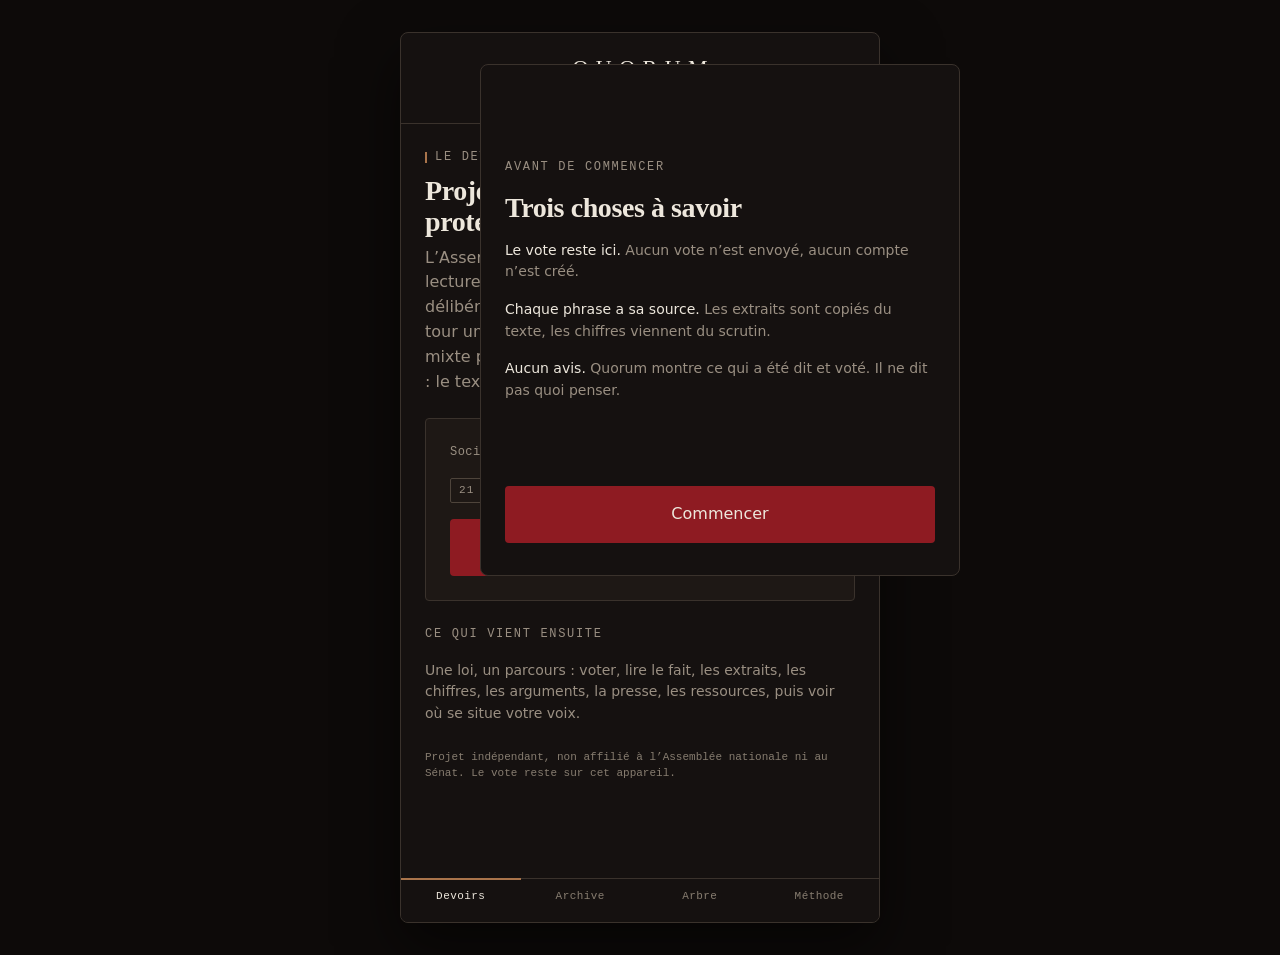
==== index.html @ db56c853 "Quorum: arguments reformules, pour/contre en vert et rouge, quiz sur le piege 8428" ====
<!DOCTYPE html>
<html lang="fr">
  <head>
    <meta charset="utf-8" />
    <meta name="viewport" content="width=device-width, initial-scale=1, viewport-fit=cover" />
    <meta name="theme-color" content="#151110" />
    <title>Quorum — De l'aide pour accomplir mon devoir civique</title>
    <meta
      name="description"
      content="Ce qui s'est dit. Ce qui s'est voté. Chaque phrase a sa source, chaque chiffre vient du scrutin."
    />
    <link rel="stylesheet" href="styles/tokens.css?v=14" />
    <link rel="stylesheet" href="styles/app.css?v=14" />
    <link rel="manifest" href="manifest.json" />
    <link rel="icon" href="assets/icone.svg" type="image/svg+xml" />
    <link rel="apple-touch-icon" href="assets/icone.svg" />
  </head>
  <body>
    <div class="app" id="app"></div>
    <script src="js/hemicycle.js?v=14"></script>
    <script src="js/app.js?v=14"></script>
    <script>
      if ("serviceWorker" in navigator && location.protocol !== "file:") {
        window.addEventListener("load", function () {
          navigator.serviceWorker.register("service-worker.js").catch(function () {
            /* sans service worker, l'application reste utilisable */
          });
        });
      }
    </script>
  </body>
</html>
---- styles/tokens.css ----
/* Quorum — jetons de design, thème sombre « chambre »
   Une seule famille de couleur : bois et bordeaux. Pas de bleu dans l'interface.
   Règles :
   - le bordeaux #8E1B22 est la couleur d'action (boutons), jamais une donnée ;
   - le bois #A9744B marque l'éditorial : étiquette de thème, onglet actif, liens ;
   - les marqueurs de chambre (bleu AN, cyan Sénat) n'apparaissent que dans la
     chronologie et la carte, parce qu'ils identifient une institution ;
   - les sièges prennent la couleur de leur groupe parlementaire, d'après la
     composition publiée ; l'accord avec l'utilisateur ne change que la luminosité.
   - l'accord avec l'utilisateur ne change pas la teinte, seulement la luminosité.
   Aucune police distante : l'app doit tourner hors ligne. */

:root {
  color-scheme: dark;

  /* Fonds */
  --fond: #151110;
  --fond-2: #1e1815;
  --fond-3: #241d19;

  /* Textes */
  --texte: #ede7dc;
  --texte-doux: #9a8f82;
  --texte-faible: #877d70;

  /* Filets */
  --filet: #3a322c;
  --filet-fort: #4e443b;

  /* Bois */
  --bois: #a9744b;
  --bois-profond: #6b4227;

  /* Bordeaux — action principale, jamais une donnée */
  --bordeaux: #8e1b22;
  --bordeaux-haut: #a3242c;

  /* Marqueurs de chambre — donnée uniquement, jamais dans l'interface */
  --an: #4c7bc8;
  --senat: #07addb;
  --commission: #a39c8c;

  /* Sièges — un ton par groupe parlementaire.
     Source : composition de l'Assemblée nationale, 17e législature
     (Wikipédia « Assemblée nationale (France) » et site de l'Assemblée).
     Ces valeurs sont datées : un groupe change de nom ou de taille,
     le fichier data/ref/groupes.json doit être régénéré avec sa date. */
  --g-lfi: #c01433;
  --g-gdr: #8e1b22;
  --g-soc: #f08a9b;
  --g-ecos: #2fa84f;
  --g-liot: #d5a8d5;
  --g-epr: #f2d200;
  --g-dem: #f08a24;
  --g-hor: #2f4fa8;
  --g-dr: #3f6fc4;
  --g-udr: #26305e;
  --g-rn: #16246b;
  --g-ni: #c9c9c9;

  /* Vote */
  --pour: #4e9a72;
  --contre: #cf6357;
  --abstention: #a39c8c;

  /* Typographie — replis locaux, WOFF2 à ajouter plus tard */
  --serif: "Newsreader", "Source Serif 4", Georgia, "Times New Roman", serif;
  --sans: "Inter", system-ui, -apple-system, "Segoe UI", Roboto, sans-serif;
  --mono: "IBM Plex Mono", ui-monospace, "Cascadia Mono", Consolas, monospace;

  /* Échelle typographique */
  --t-xs: 0.75rem;
  --t-sm: 0.875rem;
  --t-md: 1rem;
  --t-lg: 1.125rem;
  --t-xl: 1.375rem;
  --t-2xl: 1.75rem;
  --t-3xl: 2.25rem;
  --t-4xl: 3rem;

  /* Grille 8 px */
  --s1: 0.5rem;
  --s2: 1rem;
  --s3: 1.5rem;
  --s4: 2rem;
  --s5: 2.5rem;
  --s6: 3rem;
  --s8: 4rem;

  /* Formes */
  --rayon: 4px;
  --largeur-texte: 34rem;
  --largeur-app: 30rem;

  /* Mouvement */
  --duree: 160ms;
  --courbe: cubic-bezier(0.2, 0, 0, 1);
}

/* Thème lecture : fond clair, pour les textes longs.
   Activé sur <html data-theme="lecture">. */

[data-theme="lecture"] {
  color-scheme: light;
  --fond: #f6f4ef;
  --fond-2: #efece4;
  --fond-3: #e7e3d9;
  --texte: #161616;
  --texte-doux: #6e6a63;
  --texte-faible: #7d7871;
  --filet: #d9d3c7;
  --filet-fort: #b8b0a0;
  --bois: #8a5a34;
  --bois-profond: #6b4227;
  --bordeaux: #8e1b22;
  --bordeaux-haut: #6f141a;
  --an: #004494;
  --senat: #0a7fa3;
  --commission: #8a8578;
  --siege-gauche: #b06a34;
  --siege-centre: #8a7a62;
  --siege-droite: #8e1b22;
  --siege-ni: #6f665c;
  --g-lfi: #b8122f;
  --g-gdr: #8e1b22;
  --g-soc: #d9647a;
  --g-ecos: #248a41;
  --g-liot: #b98ab9;
  --g-epr: #c9ae00;
  --g-dem: #c96f14;
  --g-hor: #24408c;
  --g-dr: #31589e;
  --g-udr: #1d2549;
  --g-rn: #12205c;
  --g-ni: #b3b3b3;
  --pour: #2f6b4f;
  --contre: #9b3a32;
  --abstention: #8a8578;
}

/* Reset minimal */

*,
*::before,
*::after {
  box-sizing: border-box;
}

html {
  -webkit-text-size-adjust: 100%;
}

body {
  margin: 0;
  background: var(--fond);
  color: var(--texte);
  font-family: var(--sans);
  font-size: var(--t-md);
  line-height: 1.55;
  -webkit-font-smoothing: antialiased;
  text-rendering: optimizeLegibility;
  overscroll-behavior-y: contain;
}

/* Le serif porte la parole officielle */

h1,
h2,
h3 {
  font-family: var(--serif);
  font-weight: 600;
  line-height: 1.12;
  letter-spacing: -0.015em;
  margin: 0;
  text-wrap: balance;
}

h1 {
  font-size: var(--t-3xl);
}

h2 {
  font-size: var(--t-2xl);
}

h3 {
  font-size: var(--t-xl);
}

p {
  margin: 0;
  text-wrap: pretty;
}

a {
  color: inherit;
  text-decoration-color: var(--filet-fort);
  text-underline-offset: 0.2em;
}

a:hover {
  text-decoration-color: var(--bois);
}

button {
  font: inherit;
  color: inherit;
}

:focus-visible {
  outline: 2px solid var(--bois);
  outline-offset: 2px;
}

/* Utilitaires de contenu */

.mono {
  font-family: var(--mono);
  font-size: var(--t-xs);
  letter-spacing: 0.04em;
  color: var(--texte-doux);
  font-variant-numeric: tabular-nums;
}

.etiquette {
  font-family: var(--mono);
  font-size: var(--t-xs);
  letter-spacing: 0.14em;
  text-transform: uppercase;
  color: var(--texte-doux);
}

/* Masthead */

.masthead {
  display: flex;
  flex-direction: column;
  align-items: center;
  gap: var(--s2);
  padding: var(--s3) var(--s2) var(--s2);
  border-bottom: 1px solid var(--filet);
}

.masthead__nom {
  font-family: var(--serif);
  font-size: var(--t-xl);
  font-weight: 500;
  letter-spacing: 0.34em;
  text-indent: 0.34em;
  line-height: 1;
  text-transform: uppercase;
}

.masthead__descripteur {
  font-size: var(--t-sm);
  color: var(--texte-doux);
  text-align: center;
  line-height: 1.45;
  max-width: 22rem;
}

/* Mention d'indépendance, à garder sur toutes les pages */

.mention-independance {
  font-family: var(--mono);
  font-size: 0.6875rem;
  color: var(--texte-faible);
  line-height: 1.5;
  max-width: var(--largeur-texte);
}

@media (prefers-reduced-motion: reduce) {
  *,
  *::before,
  *::after {
    animation-duration: 1ms !important;
    transition-duration: 1ms !important;
  }
}
---- styles/app.css ----
/* Quorum — mise en page de l'application */

*,
*::before,
*::after {
  box-sizing: border-box;
}

:focus-visible {
  outline: 2px solid var(--bois);
  outline-offset: 2px;
}

body {
  margin: 0;
  background: var(--fond);
  color: var(--texte);
  font-family: var(--sans);
  font-size: var(--t-md);
  line-height: 1.55;
  -webkit-font-smoothing: antialiased;
  overscroll-behavior-y: contain;
}

.app {
  max-width: var(--largeur-app);
  margin: 0 auto;
  min-height: 100dvh;
  display: flex;
  flex-direction: column;
  background: var(--fond);
}

/* ---------- Masthead ---------- */

.masthead {
  display: flex;
  flex-direction: column;
  align-items: center;
  gap: var(--s1);
  padding: var(--s3) var(--s2) var(--s2);
  border-bottom: 1px solid var(--filet);
}

.masthead__nom {
  font-family: var(--serif);
  font-size: var(--t-xl);
  font-weight: 500;
  letter-spacing: 0.34em;
  text-indent: 0.34em;
  line-height: 1;
  text-transform: uppercase;
  color: var(--texte);
  text-decoration: none;
}

.masthead__descripteur {
  font-size: var(--t-sm);
  color: var(--texte-doux);
  text-align: center;
  line-height: 1.45;
  max-width: 22rem;
  margin: 0;
}

/* ---------- Barre de retour ---------- */

.barre {
  display: flex;
  align-items: center;
  gap: var(--s2);
  padding: var(--s2) var(--s3);
  border-bottom: 1px solid var(--filet);
  min-height: 3rem;
}

.barre__retour {
  display: inline-flex;
  align-items: center;
  gap: 0.35rem;
  font-size: var(--t-sm);
  color: var(--texte-doux);
  text-decoration: none;
  background: none;
  border: 0;
  padding: 0;
  min-height: 2.75rem;
  cursor: pointer;
}

.barre__retour:hover {
  color: var(--texte);
}

.barre__etape {
  margin-left: auto;
  font-family: var(--mono);
  font-size: var(--t-xs);
  color: var(--texte-faible);
  font-variant-numeric: tabular-nums;
}

/* ---------- Écran ---------- */

.ecran {
  flex: 1;
  padding: var(--s3);
  display: flex;
  flex-direction: column;
  gap: var(--s3);
  padding-bottom: 6rem;
}

.ecran__entete {
  display: flex;
  flex-direction: column;
  gap: var(--s1);
}

.ecran__titre {
  font-size: var(--t-2xl);
}

.ecran__chapeau {
  color: var(--texte-doux);
  font-size: var(--t-md);
  max-width: 32rem;
}

.theme {
  display: inline-flex;
  align-items: center;
  gap: var(--s1);
  font-family: var(--mono);
  font-size: var(--t-xs);
  letter-spacing: 0.14em;
  text-transform: uppercase;
  color: var(--texte-doux);
}

.theme::before {
  content: "";
  width: 2px;
  height: 0.95em;
  background: var(--bois);
}

/* ---------- Cartes et listes ---------- */

.carte {
  border: 1px solid var(--filet);
  border-radius: var(--rayon);
  padding: var(--s3);
  display: flex;
  flex-direction: column;
  gap: var(--s2);
  background: var(--fond-2);
}

.carte--nue {
  border: 0;
  background: transparent;
  padding: 0;
}

.liste {
  list-style: none;
  margin: 0;
  padding: 0;
  display: flex;
  flex-direction: column;
}

.ligne {
  display: grid;
  grid-template-columns: 4.75rem 1fr;
  gap: var(--s2);
  align-items: baseline;
  padding: var(--s2) 0;
  border-top: 1px solid var(--filet);
  text-decoration: none;
  color: inherit;
}

.ligne:last-child {
  border-bottom: 1px solid var(--filet);
}

.ligne--etroit {
  grid-template-columns: 2rem 1fr;
}

.ligne__date {
  font-family: var(--mono);
  font-size: var(--t-xs);
  color: var(--texte-doux);
  font-variant-numeric: tabular-nums;
}

.ligne__texte {
  font-size: var(--t-md);
}

.ligne--lien:hover .ligne__texte {
  color: var(--bois);
}

/* ---------- Boutons ---------- */

.bouton {
  display: inline-flex;
  align-items: center;
  justify-content: center;
  gap: var(--s1);
  width: 100%;
  min-height: 3rem;
  padding: var(--s2) var(--s3);
  border: 0;
  border-radius: var(--rayon);
  background: var(--bordeaux);
  color: #ede7dc;
  font-size: var(--t-md);
  font-weight: 500;
  text-decoration: none;
  cursor: pointer;
  transition: background var(--duree) var(--courbe);
}

.bouton:hover {
  background: var(--bordeaux-haut);
}

.bouton:disabled {
  background: var(--fond-3);
  color: var(--texte-faible);
  cursor: not-allowed;
}

.bouton--secondaire {
  background: transparent;
  color: var(--texte);
  border: 1px solid var(--filet-fort);
}

.bouton--secondaire:hover {
  background: var(--fond-2);
}

.bouton--discret {
  background: transparent;
  color: var(--texte-doux);
  border: 0;
  font-weight: 400;
  min-height: 2.5rem;
}

.bouton--discret:hover {
  background: transparent;
  color: var(--texte);
}

.bouton--petit {
  width: auto;
  min-height: 2.25rem;
  padding: var(--s1) var(--s2);
  font-size: var(--t-sm);
}

/* ---------- Puces et étiquettes ---------- */

.puces {
  display: flex;
  flex-wrap: wrap;
  gap: var(--s1);
}

.puce {
  display: inline-flex;
  align-items: center;
  gap: 0.4rem;
  padding: 0.2rem 0.5rem;
  border: 1px solid var(--filet-fort);
  border-radius: 2px;
  font-family: var(--mono);
  font-size: 0.6875rem;
  letter-spacing: 0.1em;
  text-transform: uppercase;
  color: var(--texte-doux);
}

.puce--bois {
  border-color: var(--bois);
  color: var(--bois);
}

.puce--pour {
  border-color: var(--pour);
  color: var(--pour);
}

.puce--contre {
  border-color: var(--contre);
  color: var(--contre);
}

.puce--abstention {
  border-color: var(--abstention);
  color: var(--abstention);
}

/* ---------- Vote : carte à balayer ---------- */

.vote {
  display: flex;
  flex-direction: column;
  gap: var(--s3);
}

.vote__zone {
  position: relative;
  min-height: 15rem;
  touch-action: pan-y;
  user-select: none;
  -webkit-user-select: none;
}

.vote__carte {
  position: absolute;
  inset: 0;
  display: flex;
  flex-direction: column;
  justify-content: center;
  gap: var(--s2);
  padding: var(--s4) var(--s3);
  border: 1px solid var(--filet-fort);
  border-radius: var(--rayon);
  background: var(--fond-2);
  will-change: transform, opacity;
  transition: transform var(--duree) var(--courbe), opacity var(--duree) var(--courbe);
}

.vote__carte[data-glisse="true"] {
  transition: none;
}

.vote__question {
  font-family: var(--serif);
  font-size: var(--t-xl);
  line-height: 1.3;
  text-wrap: balance;
}

.vote__aide {
  font-family: var(--mono);
  font-size: var(--t-xs);
  color: var(--texte-faible);
}

.vote__actions {
  display: grid;
  grid-template-columns: repeat(3, 1fr);
  gap: var(--s2);
}

.vote__bouton {
  min-height: 3rem;
  border: 1px solid var(--filet-fort);
  border-radius: var(--rayon);
  background: transparent;
  color: var(--texte);
  font-size: var(--t-sm);
  cursor: pointer;
  transition: border-color var(--duree) var(--courbe), color var(--duree) var(--courbe);
}

.vote__bouton:hover {
  border-color: var(--texte);
}

.vote__bouton[data-choix="pour"]:hover {
  border-color: var(--pour);
  color: var(--pour);
}

.vote__bouton[data-choix="contre"]:hover {
  border-color: var(--contre);
  color: var(--contre);
}

.vote__bouton[data-choix="abstention"]:hover {
  border-color: var(--abstention);
  color: var(--abstention);
}

/* ---------- Chronologie ---------- */

.timeline {
  list-style: none;
  margin: 0;
  padding: 0 0 0 var(--s3);
  border-left: 1px solid var(--filet);
  display: flex;
  flex-direction: column;
  gap: var(--s3);
}

.timeline__item {
  position: relative;
  padding-left: var(--s3);
}

.timeline__marqueur {
  position: absolute;
  left: calc(var(--s3) * -1 - 1.5px);
  top: 0.35rem;
  width: 3px;
  height: 1.1rem;
  border-radius: 1px;
  background: var(--commission);
}

.timeline__marqueur[data-chambre="AN"] {
  background: var(--an);
}

.timeline__marqueur[data-chambre="SENAT"] {
  background: var(--senat);
}

.timeline__date {
  font-family: var(--mono);
  font-size: var(--t-xs);
  color: var(--texte-doux);
  font-variant-numeric: tabular-nums;
}

.timeline__texte {
  margin-top: 0.15rem;
}

.legende {
  display: flex;
  flex-wrap: wrap;
  gap: var(--s2);
  font-family: var(--mono);
  font-size: var(--t-xs);
  color: var(--texte-doux);
}

.legende__item {
  display: inline-flex;
  align-items: center;
  gap: 0.4rem;
}

.legende__pastille {
  width: 8px;
  height: 8px;
  border-radius: 1px;
  background: var(--commission);
}

/* ---------- Extraits ---------- */

.extrait {
  display: flex;
  flex-direction: column;
  align-items: flex-start;
  gap: var(--s1);
  padding: var(--s3) 0;
  border-top: 1px solid var(--filet);
}

.extrait > * {
  align-self: flex-start;
  max-width: 100%;
}

.extrait:first-child {
  border-top: 0;
  padding-top: 0;
}

.extrait__citation {
  font-family: var(--serif);
  font-size: var(--t-lg);
  line-height: 1.45;
  border-left: 1px solid var(--filet-fort);
  padding-left: var(--s2);
}

.extrait__source {
  font-family: var(--mono);
  font-size: var(--t-xs);
  color: var(--texte-faible);
}

.compteur {
  font-family: var(--mono);
  font-size: var(--t-xs);
  color: var(--texte-doux);
}

/* ---------- Article ---------- */

.article {
  font-family: var(--serif);
  font-size: var(--t-lg);
  line-height: 1.6;
  display: flex;
  flex-direction: column;
  gap: var(--s2);
  max-width: var(--largeur-texte);
}

.article p {
  margin: 0;
}

.article__bloc {
  display: flex;
  flex-direction: column;
  gap: var(--s2);
}

.article__bloc + .article__bloc {
  padding-top: var(--s3);
  border-top: 1px solid var(--filet);
}

.article__ref {
  font-family: var(--mono);
  font-size: var(--t-xs);
  letter-spacing: 0.12em;
  text-transform: uppercase;
  color: var(--bois);
}

.article__titre {
  font-size: var(--t-md);
  font-weight: 400;
}

.article__note {
  margin-top: var(--s3);
  padding-top: var(--s2);
  border-top: 1px solid var(--filet);
  font-size: var(--t-sm);
  color: var(--texte-doux);
}

.article__note a {
  color: var(--bois);
}

/* ---------- Variante : ce qui a changé ---------- */

.variante {
  margin-top: var(--s4);
  padding: var(--s3);
  border: 1px solid var(--filet);
  border-left: 2px solid var(--bois);
  background: var(--fond);
  display: flex;
  flex-direction: column;
  gap: var(--s2);
  max-width: var(--largeur-texte);
}

.variante__ref {
  margin: 0;
  font-family: var(--mono);
  font-size: var(--t-xs);
  letter-spacing: 0.04em;
  color: var(--bois);
}

.variante__citation {
  margin: 0;
  font-family: var(--serif);
  font-size: var(--t-lg);
  line-height: 1.55;
  color: var(--texte);
}

.variante__compte {
  margin: 0;
  font-family: var(--mono);
  font-size: var(--t-sm);
  color: var(--texte);
}

.variante__note {
  margin: 0;
  font-size: var(--t-sm);
  color: var(--texte-doux);
}

.variante__lien {
  font-size: var(--t-sm);
  color: var(--bois);
  word-break: break-word;
}

/* ---------- Chiffres ---------- */

.chiffres {
  display: grid;
  grid-template-columns: repeat(3, 1fr);
  gap: 1px;
  background: var(--filet);
  border: 1px solid var(--filet);
  border-radius: var(--rayon);
  overflow: hidden;
}

.chiffre {
  background: var(--fond);
  padding: var(--s2);
  display: flex;
  flex-direction: column;
  gap: 0.15rem;
}

.chiffre__valeur {
  font-family: var(--serif);
  font-size: var(--t-xl);
  font-variant-numeric: tabular-nums;
}

.chiffre__libelle {
  font-family: var(--mono);
  font-size: 0.6875rem;
  letter-spacing: 0.08em;
  text-transform: uppercase;
  color: var(--texte-doux);
}

/* ---------- Quiz ---------- */

.quiz__option {
  display: block;
  width: 100%;
  text-align: left;
  padding: var(--s2);
  margin-bottom: var(--s1);
  border: 1px solid var(--filet-fort);
  border-radius: var(--rayon);
  background: transparent;
  color: var(--texte);
  font-size: var(--t-sm);
  cursor: pointer;
}

.quiz__option:hover {
  border-color: var(--texte-doux);
}

.quiz__option[data-etat="juste"] {
  border-color: var(--pour);
  color: var(--pour);
}

.quiz__option[data-etat="faux"] {
  border-color: var(--contre);
  color: var(--contre);
}

.quiz__option:disabled {
  cursor: default;
}

/* ---------- Arguments, presse, experts ---------- */

.bord {
  display: flex;
  flex-direction: column;
  gap: var(--s2);
}

.bord__titre {
  display: flex;
  align-items: center;
  gap: var(--s1);
  font-family: var(--mono);
  font-size: var(--t-xs);
  letter-spacing: 0.14em;
  text-transform: uppercase;
  color: var(--texte-doux);
}

.bord__titre::after {
  content: "";
  width: 2.5rem;
  height: 3px;
  border-radius: 1px;
}

.bord--pour .bord__titre {
  color: var(--pour);
}

.bord--contre .bord__titre {
  color: var(--contre);
}

.bord--pour .bord__titre::after {
  background: var(--pour);
}

.bord--contre .bord__titre::after {
  background: var(--contre);
}

.bord--neutre .bord__titre::after {
  background: var(--filet-fort);
}

/* Le bord d'une colonne d'arguments se lit d'un coup d'œil : vert pour la
   peine plus lourde, rouge pour la peine plus légère. Les colonnes de presse
   sont neutres : elles sont classées par type de source, pas par bord. */
.bord--pour,
.bord--contre {
  padding-left: var(--s2);
  border-left: 2px solid;
}

.bord--pour {
  border-left-color: var(--pour);
}

.bord--contre {
  border-left-color: var(--contre);
}

.entree {
  display: flex;
  flex-direction: column;
  gap: 0.2rem;
  padding: var(--s2) 0;
  border-top: 1px solid var(--filet);
}

.entree__meta {
  font-family: var(--mono);
  font-size: var(--t-xs);
  color: var(--texte-faible);
}

.entree__titre {
  font-family: var(--serif);
  font-size: var(--t-lg);
  line-height: 1.35;
}

.entree__texte {
  color: var(--texte-doux);
  font-size: var(--t-sm);
}

/* ---------- Carte de l'hémicycle ---------- */

.carte-sieges {
  display: flex;
  flex-direction: column;
  gap: var(--s2);
}

.carte-sieges svg {
  width: 100%;
  height: auto;
  display: block;
}

.bascule {
  display: grid;
  grid-template-columns: 1fr 1fr;
  gap: 1px;
  border: 1px solid var(--filet-fort);
  border-radius: var(--rayon);
  overflow: hidden;
}

.bascule button {
  padding: var(--s1) var(--s2);
  min-height: 2.5rem;
  background: transparent;
  border: 0;
  color: var(--texte-doux);
  font-size: var(--t-sm);
  cursor: pointer;
}

.bascule button[aria-pressed="true"] {
  color: var(--texte);
  box-shadow: inset 0 -2px 0 var(--bois);
}

/* ---------- Arbre ---------- */

.arbre {
  display: flex;
  flex-direction: column;
  gap: var(--s2);
}

.arbre svg {
  width: 100%;
  height: auto;
  display: block;
}

.arbre__compteur {
  font-family: var(--mono);
  font-size: var(--t-xs);
  color: var(--texte-doux);
}

/* ---------- États vides ---------- */

.vide {
  display: flex;
  flex-direction: column;
  gap: var(--s1);
  padding: var(--s4) var(--s3);
  border: 1px dashed var(--filet-fort);
  border-radius: var(--rayon);
  text-align: center;
  align-items: center;
}

.vide__titre {
  font-family: var(--serif);
  font-size: var(--t-lg);
}

.vide__texte {
  font-size: var(--t-sm);
  color: var(--texte-doux);
  max-width: 24rem;
}

/* ---------- Barre de navigation ---------- */

.navbas {
  position: sticky;
  bottom: 0;
  display: grid;
  grid-template-columns: repeat(4, 1fr);
  border-top: 1px solid var(--filet);
  background: var(--fond);
  padding-bottom: env(safe-area-inset-bottom);
}

.navbas a {
  display: flex;
  flex-direction: column;
  align-items: center;
  justify-content: center;
  gap: 0.15rem;
  min-height: 2.75rem;
  padding: var(--s1) 0 var(--s2);
  font-size: 0.6875rem;
  letter-spacing: 0.04em;
  color: var(--texte-faible);
  text-decoration: none;
  border-top: 2px solid transparent;
  margin-top: -1px;
}

.navbas a[aria-current="page"] {
  color: var(--texte);
  border-top-color: var(--bois);
}

.navbas span {
  font-family: var(--mono);
}

/* ---------- Surcouche d'accueil ---------- */

.surcouche {
  position: fixed;
  inset: 0;
  z-index: 20;
  display: flex;
  flex-direction: column;
  gap: var(--s3);
  padding: var(--s4) var(--s3) calc(var(--s4) + env(safe-area-inset-bottom));
  background: var(--fond);
  overflow-y: auto;
}

.surcouche__corps {
  display: flex;
  flex-direction: column;
  gap: var(--s2);
  margin: auto 0;
  max-width: 30rem;
  width: 100%;
  align-self: center;
}

.surcouche p {
  color: var(--texte-doux);
  font-size: var(--t-sm);
}

.surcouche strong {
  color: var(--texte);
  font-weight: 500;
}

@media (min-width: 40rem) {
  .surcouche {
    max-width: var(--largeur-app);
    margin: var(--s4) auto;
    position: fixed;
    inset: var(--s4) 0 auto;
    left: 50%;
    transform: translateX(-50%);
    border: 1px solid var(--filet);
    border-radius: 8px;
    min-height: 32rem;
  }
}

/* ---------- Bandeau de démonstration ---------- */

.bandeau-demo {
  margin: 0;
  font-family: var(--mono);
  font-size: 0.625rem;
  letter-spacing: 0.1em;
  text-transform: uppercase;
  color: var(--bois);
}

/* ---------- Pied ---------- */

.pied {
  padding: var(--s3);
  border-top: 1px solid var(--filet);
}

.mention-independance {
  font-family: var(--mono);
  font-size: 0.6875rem;
  color: var(--texte-faible);
  line-height: 1.5;
  max-width: var(--largeur-texte);
  margin: 0;
}

/* ---------- Utilitaires ---------- */

.pile {
  display: flex;
  flex-direction: column;
  gap: var(--s2);
}

.rangee {
  display: flex;
  gap: var(--s2);
  align-items: center;
}

.entre {
  justify-content: space-between;
}

.petit {
  font-size: var(--t-sm);
  color: var(--texte-doux);
}

.gris {
  color: var(--texte-doux);
}

.mono {
  font-family: var(--mono);
  font-size: var(--t-xs);
  color: var(--texte-doux);
  font-variant-numeric: tabular-nums;
}

.sr {
  position: absolute;
  width: 1px;
  height: 1px;
  padding: 0;
  margin: -1px;
  overflow: hidden;
  clip: rect(0 0 0 0);
  white-space: nowrap;
  border: 0;
}

/* ---------- Ordinateur ---------- */

@media (min-width: 40rem) {
  body {
    background: #0d0a09;
    padding: var(--s4) var(--s2);
  }

  .app {
    min-height: auto;
    border: 1px solid var(--filet);
    border-radius: 8px;
    overflow: hidden;
    box-shadow: 0 24px 60px rgb(0 0 0 / 55%);
  }
}
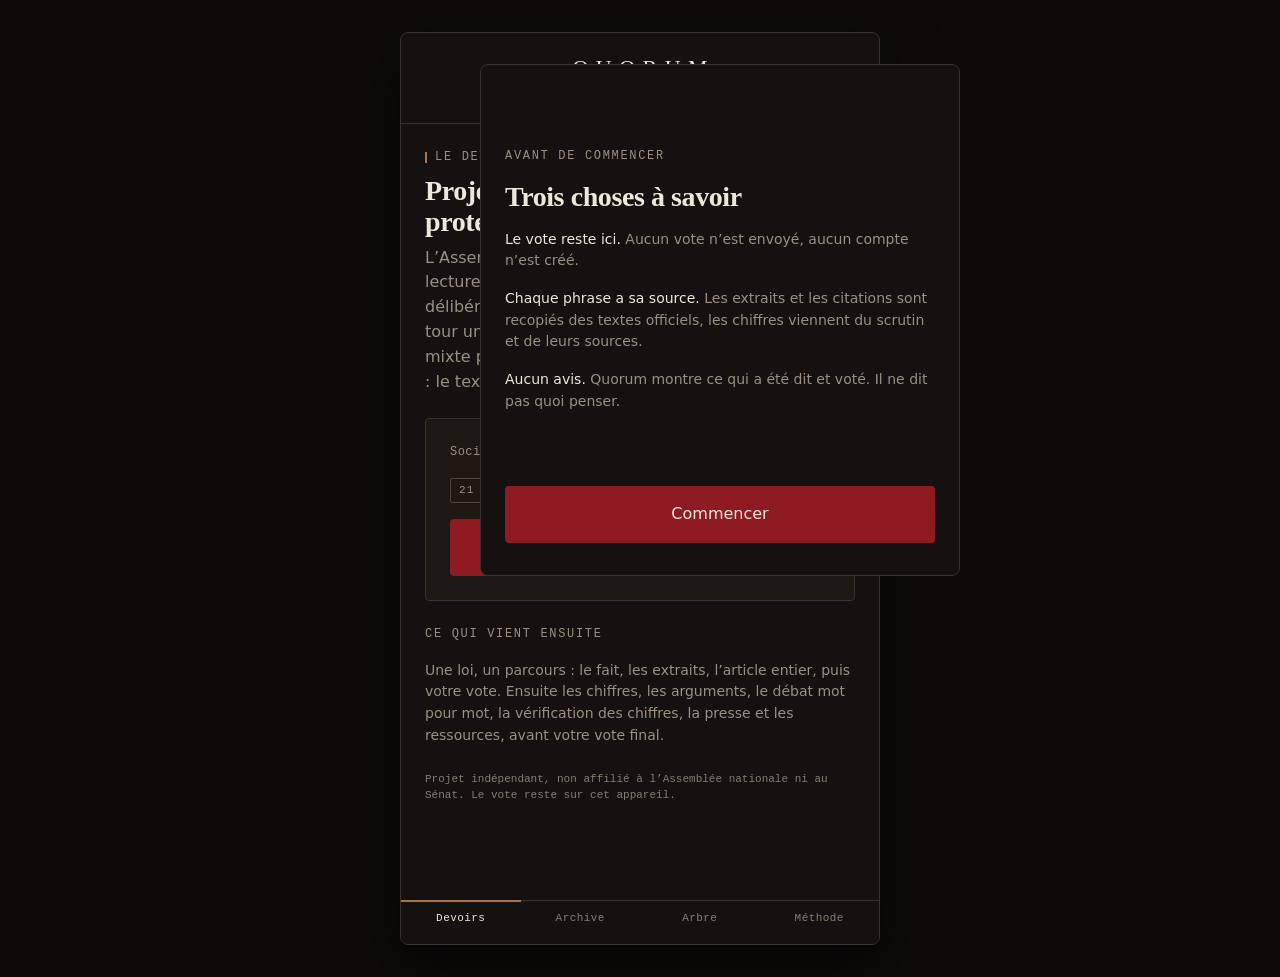
==== commit 1fbfb8f5: "Quorum: debat cite, chiffres verifies, vote apres le texte Les citations du debat sont recopiees des" ====
--- a/index.html
+++ b/index.html
@@ -9,16 +9,16 @@
       name="description"
       content="Ce qui s'est dit. Ce qui s'est voté. Chaque phrase a sa source, chaque chiffre vient du scrutin."
     />
-    <link rel="stylesheet" href="styles/tokens.css?v=14" />
-    <link rel="stylesheet" href="styles/app.css?v=14" />
+    <link rel="stylesheet" href="styles/tokens.css?v=21" />
+    <link rel="stylesheet" href="styles/app.css?v=21" />
     <link rel="manifest" href="manifest.json" />
     <link rel="icon" href="assets/icone.svg" type="image/svg+xml" />
     <link rel="apple-touch-icon" href="assets/icone.svg" />
   </head>
   <body>
     <div class="app" id="app"></div>
-    <script src="js/hemicycle.js?v=14"></script>
-    <script src="js/app.js?v=14"></script>
+    <script src="js/hemicycle.js?v=21"></script>
+    <script src="js/app.js?v=21"></script>
     <script>
       if ("serviceWorker" in navigator && location.protocol !== "file:") {
         window.addEventListener("load", function () {
--- a/styles/tokens.css
+++ b/styles/tokens.css
@@ -62,6 +62,10 @@
   --pour: #4e9a72;
   --contre: #cf6357;
   --abstention: #a39c8c;
+  --pour-fond: #1b2b23;
+  --contre-fond: #2d1d1b;
+  --pour-texte: #7fc39f;
+  --contre-texte: #e09189;
 
   /* Typographie — replis locaux, WOFF2 à ajouter plus tard */
   --serif: "Newsreader", "Source Serif 4", Georgia, "Times New Roman", serif;
@@ -136,6 +140,10 @@
   --pour: #2f6b4f;
   --contre: #9b3a32;
   --abstention: #8a8578;
+  --pour-fond: #e3f1e8;
+  --contre-fond: #f8e4e1;
+  --pour-texte: #2f6b4f;
+  --contre-texte: #9b3a32;
 }
 
 /* Reset minimal */
--- a/styles/app.css
+++ b/styles/app.css
@@ -670,6 +670,237 @@
   cursor: default;
 }
 
+/* ---------- Arguments : la carte « comprendre en une minute » ---------- */
+
+.contenu {
+  display: flex;
+  flex-direction: column;
+  gap: var(--s2);
+  padding: var(--s3);
+  border: 1px solid var(--filet-fort);
+  border-left: 3px solid var(--bois);
+  border-radius: var(--rayon);
+  background: var(--fond-2);
+}
+
+.contenu__titre {
+  font-family: var(--serif);
+  font-size: var(--t-lg);
+  font-weight: 600;
+}
+
+.contenu__texte,
+.contenu__points {
+  color: var(--texte-doux);
+  font-size: var(--t-md);
+  line-height: 1.55;
+}
+
+.contenu__points {
+  margin: 0;
+  padding-left: 1.15rem;
+  display: flex;
+  flex-direction: column;
+  gap: var(--s1);
+}
+
+.contenu__points li::marker {
+  color: var(--bois);
+}
+
+.contenu strong,
+.debat strong {
+  color: var(--texte);
+  font-weight: 600;
+}
+
+.debat-ensemble {
+  display: flex;
+  flex-direction: column;
+  border-radius: var(--rayon);
+  overflow: hidden;
+}
+
+.bande-debat {
+  display: grid;
+  grid-template-columns: 1fr auto 1fr;
+  align-items: center;
+}
+
+.bande-debat__cote {
+  display: flex;
+  align-items: center;
+  justify-content: center;
+  min-height: 2.75rem;
+  padding: 0 var(--s2);
+  font-family: var(--mono);
+  font-size: var(--t-xs);
+  font-weight: 600;
+  letter-spacing: 0.16em;
+  text-transform: uppercase;
+}
+
+.bande-debat__cote--pour {
+  background: var(--pour-fond);
+  color: var(--pour-texte);
+}
+
+.bande-debat__cote--contre {
+  background: var(--contre-fond);
+  color: var(--contre-texte);
+}
+
+.bande-debat__titre {
+  position: relative;
+  z-index: 1;
+  padding: 0.3rem 0.8rem;
+  border: 1px solid var(--filet-fort);
+  border-radius: var(--rayon);
+  background: var(--fond);
+  font-size: var(--t-sm);
+  font-weight: 600;
+  white-space: nowrap;
+}
+
+.debat {
+  display: flex;
+  flex-direction: column;
+  gap: var(--s2);
+  padding: var(--s3);
+  border-left: 3px solid;
+}
+
+.debat--pour {
+  background: var(--pour-fond);
+  border-left-color: var(--pour);
+}
+
+.debat--contre {
+  background: var(--contre-fond);
+  border-left-color: var(--contre);
+}
+
+.debat__texte {
+  font-size: var(--t-md);
+  line-height: 1.6;
+}
+
+/* ---------- Débat cité et chiffres vérifiés ---------- */
+
+.citation {
+  display: flex;
+  flex-direction: column;
+  gap: var(--s1);
+  margin: 0;
+  padding-bottom: var(--s2);
+  border-bottom: 1px solid rgba(127, 127, 127, 0.18);
+}
+
+.citation:last-child {
+  padding-bottom: 0;
+  border-bottom: 0;
+}
+
+.citation__texte {
+  margin: 0;
+  font-size: var(--t-md);
+  line-height: 1.6;
+  color: var(--texte);
+}
+
+.citation__auteur {
+  display: flex;
+  flex-wrap: wrap;
+  gap: 0.35rem;
+  font-size: var(--t-sm);
+}
+
+.citation__nom {
+  font-weight: 600;
+}
+
+.citation__role {
+  color: var(--texte-doux);
+}
+
+.citation__source {
+  font-family: var(--mono);
+  font-size: var(--t-xs);
+  text-decoration-color: var(--filet-fort);
+}
+
+.verif {
+  display: flex;
+  flex-direction: column;
+  gap: var(--s2);
+  padding: var(--s3);
+  border: 1px solid var(--filet-fort);
+  border-radius: var(--rayon);
+  background: var(--fond-2);
+}
+
+.verif__verdict {
+  align-self: flex-start;
+  padding: 0.15rem 0.5rem;
+  border: 1px solid var(--filet-fort);
+  border-radius: var(--rayon);
+  font-family: var(--mono);
+  font-size: var(--t-xs);
+  font-weight: 600;
+  letter-spacing: 0.12em;
+  text-transform: uppercase;
+  color: var(--texte-doux);
+}
+
+.verif[data-verdict="confirmé"] .verif__verdict {
+  color: var(--texte);
+}
+
+.verif[data-verdict="non documenté"] .verif__verdict {
+  border-style: dashed;
+  color: var(--texte-faible);
+}
+
+.verif__phrase {
+  margin: 0;
+  font-family: var(--serif);
+  font-size: var(--t-lg);
+  line-height: 1.4;
+}
+
+.verif__auteur,
+.verif__sources {
+  font-size: var(--t-xs);
+  line-height: 1.7;
+  color: var(--texte-doux);
+}
+
+.verif__texte {
+  font-size: var(--t-md);
+  line-height: 1.6;
+}
+
+.sources {
+  font-size: var(--t-xs);
+  line-height: 1.8;
+  color: var(--texte-doux);
+}
+
+.sources__titre {
+  font-family: var(--mono);
+  letter-spacing: 0.14em;
+  text-transform: uppercase;
+  color: var(--texte-faible);
+}
+
+.sources a {
+  text-decoration-color: var(--filet-fort);
+}
+
+.sources a:hover {
+  color: var(--bois);
+}
+
 /* ---------- Arguments, presse, experts ---------- */
 
 .bord {
@@ -796,24 +1027,186 @@
   box-shadow: inset 0 -2px 0 var(--bois);
 }
 
-/* ---------- Arbre ---------- */
-
-.arbre {
-  display: flex;
-  flex-direction: column;
-  gap: var(--s2);
-}
-
-.arbre svg {
-  width: 100%;
-  height: auto;
+/* ---------- Arbre de compétences ---------- */
+
+.jauge {
+  height: 3px;
+  background: var(--filet);
+  border-radius: 2px;
+  overflow: hidden;
+}
+
+.jauge__part {
   display: block;
-}
-
-.arbre__compteur {
-  font-family: var(--mono);
-  font-size: var(--t-xs);
-  color: var(--texte-doux);
+  height: 100%;
+  background: var(--bois);
+  transition: width var(--duree) var(--courbe);
+}
+
+.tronc {
+  display: flex;
+  flex-direction: column;
+  gap: var(--s2);
+}
+
+.jalons {
+  display: flex;
+  flex-wrap: wrap;
+  gap: var(--s1) var(--s3);
+  margin: 0;
+  padding: 0;
+  list-style: none;
+}
+
+.jalon {
+  display: flex;
+  align-items: center;
+  gap: var(--s1);
+  font-family: var(--mono);
+  font-size: var(--t-xs);
+  color: var(--texte-faible);
+}
+
+.jalon__marque {
+  width: 6px;
+  height: 6px;
+  border: 1px solid var(--filet-fort);
+  border-radius: 50%;
+}
+
+.jalon--ouvert {
+  color: var(--texte);
+}
+
+.jalon--ouvert .jalon__marque {
+  background: var(--bois);
+  border-color: var(--bois);
+}
+
+.essaims {
+  display: flex;
+  flex-direction: column;
+  gap: var(--s4);
+}
+
+.essaim {
+  padding-left: var(--s3);
+  border-left: 1px solid var(--filet-fort);
+}
+
+.essaim--ouvert {
+  border-left-color: var(--bois);
+}
+
+.essaim__tete {
+  display: flex;
+  align-items: baseline;
+  gap: var(--s2);
+}
+
+.essaim__nom {
+  margin: 0;
+  font-family: var(--serif);
+  font-size: var(--t-lg);
+  font-weight: 400;
+  color: var(--texte-faible);
+}
+
+.essaim--ouvert .essaim__nom {
+  color: var(--texte);
+}
+
+.essaim__loi {
+  padding: 0 0.3rem;
+  border: 1px solid var(--bois);
+  border-radius: 2px;
+  font-family: var(--mono);
+  font-size: 0.65rem;
+  letter-spacing: 0.06em;
+  text-transform: uppercase;
+  color: var(--bois);
+}
+
+.essaim__etat {
+  margin-left: auto;
+  font-family: var(--mono);
+  font-size: var(--t-xs);
+  color: var(--texte-faible);
+}
+
+.noeuds {
+  display: flex;
+  flex-direction: column;
+  gap: var(--s1);
+  margin: var(--s2) 0 0;
+  padding: 0;
+  list-style: none;
+}
+
+.noeud {
+  position: relative;
+  display: flex;
+  align-items: baseline;
+  gap: var(--s2);
+  padding: 0.3rem 0 0.3rem var(--s3);
+  color: var(--texte-faible);
+}
+
+.noeud::before {
+  content: "";
+  position: absolute;
+  left: 0;
+  top: 50%;
+  width: var(--s2);
+  border-top: 1px solid var(--filet-fort);
+}
+
+.noeud--ouvert {
+  color: var(--texte);
+}
+
+.noeud--ouvert::before {
+  border-top-color: var(--bois);
+}
+
+.noeud__nom {
+  font-size: var(--t-sm);
+}
+
+.noeud__seuil {
+  margin-left: auto;
+  font-family: var(--mono);
+  font-size: var(--t-xs);
+  color: var(--texte-faible);
+}
+
+.actions {
+  display: flex;
+  flex-direction: column;
+  gap: 0.15rem;
+  margin: 0;
+  padding: 0;
+  list-style: none;
+}
+
+.action {
+  display: flex;
+  gap: var(--s1);
+  font-size: var(--t-sm);
+  color: var(--texte-faible);
+}
+
+.action__marque {
+  width: 1ch;
+  font-family: var(--mono);
+}
+
+.action--faite {
+  color: var(--texte);
+}
+
+.action--faite .action__marque {
+  color: var(--bois);
 }
 
 /* ---------- États vides ---------- */
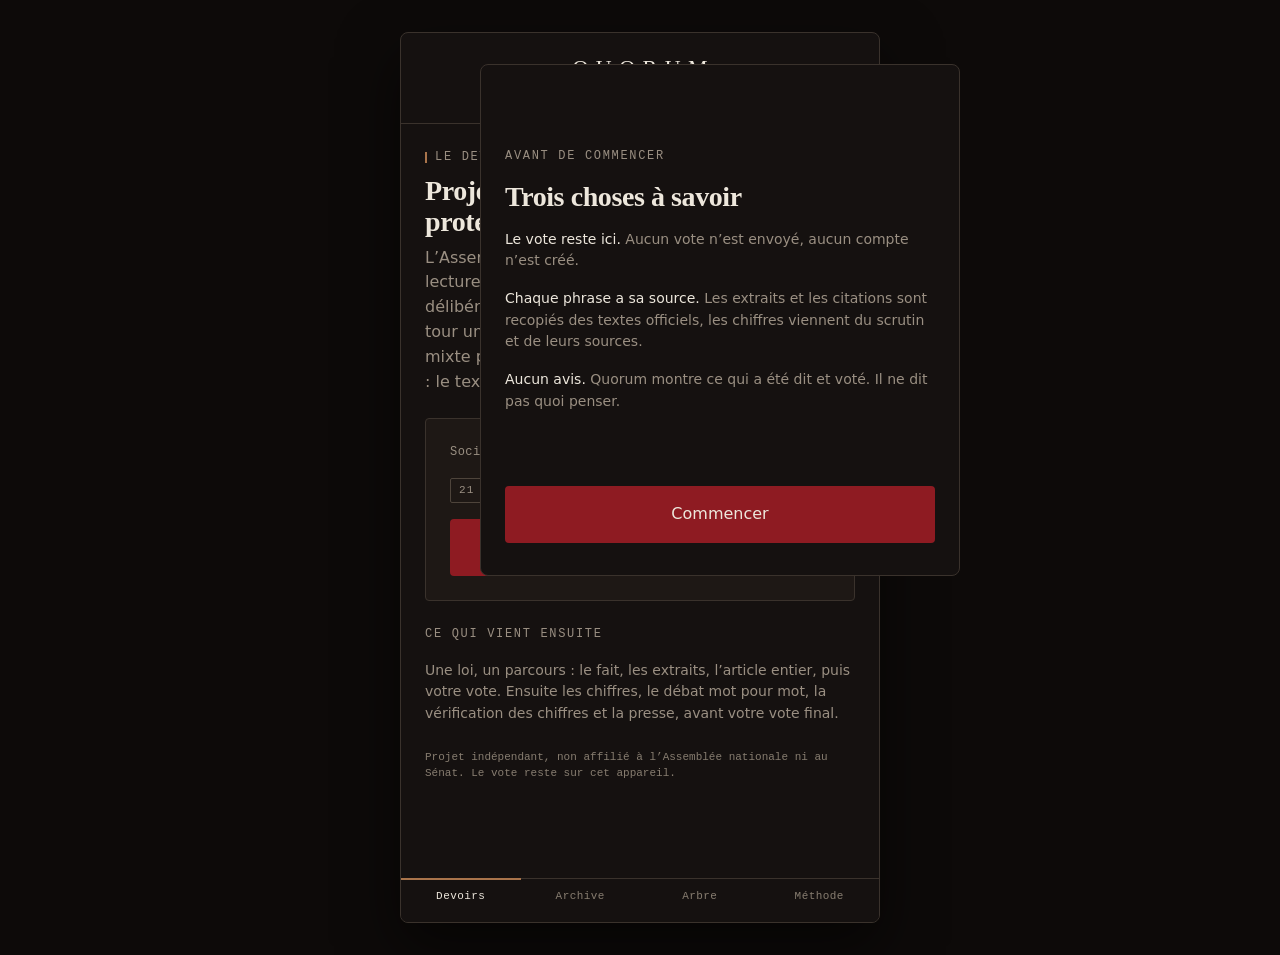
==== commit 16f4c5da: "Quorum: donnees arguments et experts retirees, gate 5 Le fichier de loi ne porte plus que ce_qui_est" ====
--- a/index.html
+++ b/index.html
@@ -9,16 +9,16 @@
       name="description"
       content="Ce qui s'est dit. Ce qui s'est voté. Chaque phrase a sa source, chaque chiffre vient du scrutin."
     />
-    <link rel="stylesheet" href="styles/tokens.css?v=21" />
-    <link rel="stylesheet" href="styles/app.css?v=21" />
+    <link rel="stylesheet" href="styles/tokens.css?v=22" />
+    <link rel="stylesheet" href="styles/app.css?v=22" />
     <link rel="manifest" href="manifest.json" />
     <link rel="icon" href="assets/icone.svg" type="image/svg+xml" />
     <link rel="apple-touch-icon" href="assets/icone.svg" />
   </head>
   <body>
     <div class="app" id="app"></div>
-    <script src="js/hemicycle.js?v=21"></script>
-    <script src="js/app.js?v=21"></script>
+    <script src="js/hemicycle.js?v=22"></script>
+    <script src="js/app.js?v=22"></script>
     <script>
       if ("serviceWorker" in navigator && location.protocol !== "file:") {
         window.addEventListener("load", function () {
--- a/styles/app.css
+++ b/styles/app.css
@@ -670,45 +670,8 @@
   cursor: default;
 }
 
-/* ---------- Arguments : la carte « comprendre en une minute » ---------- */
-
-.contenu {
-  display: flex;
-  flex-direction: column;
-  gap: var(--s2);
-  padding: var(--s3);
-  border: 1px solid var(--filet-fort);
-  border-left: 3px solid var(--bois);
-  border-radius: var(--rayon);
-  background: var(--fond-2);
-}
-
-.contenu__titre {
-  font-family: var(--serif);
-  font-size: var(--t-lg);
-  font-weight: 600;
-}
-
-.contenu__texte,
-.contenu__points {
-  color: var(--texte-doux);
-  font-size: var(--t-md);
-  line-height: 1.55;
-}
-
-.contenu__points {
-  margin: 0;
-  padding-left: 1.15rem;
-  display: flex;
-  flex-direction: column;
-  gap: var(--s1);
-}
-
-.contenu__points li::marker {
-  color: var(--bois);
-}
-
-.contenu strong,
+/* ---------- Débat cité ---------- */
+
 .debat strong {
   color: var(--texte);
   font-weight: 600;
@@ -778,11 +741,6 @@
 .debat--contre {
   background: var(--contre-fond);
   border-left-color: var(--contre);
-}
-
-.debat__texte {
-  font-size: var(--t-md);
-  line-height: 1.6;
 }
 
 /* ---------- Débat cité et chiffres vérifiés ---------- */
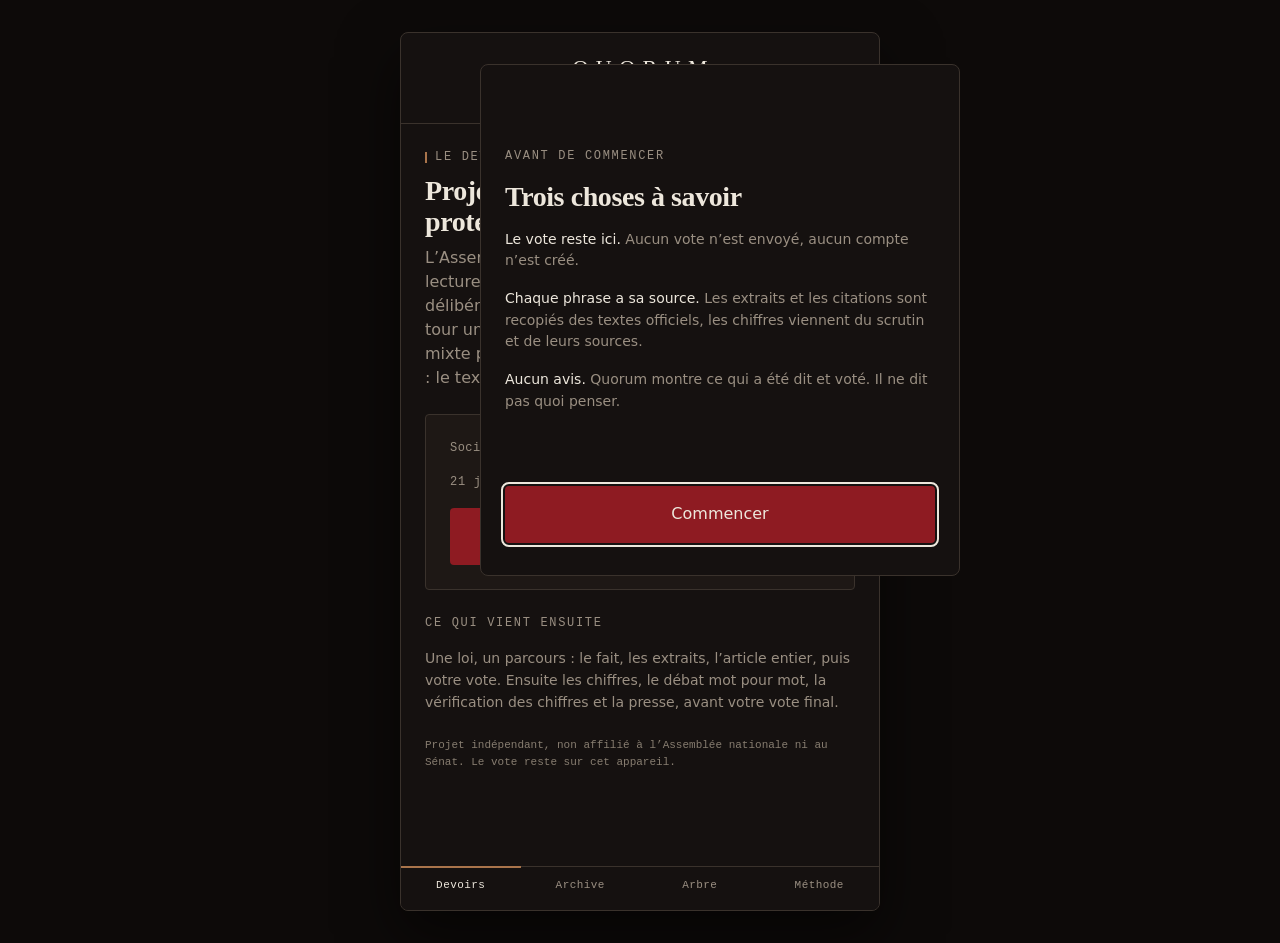
==== commit aa524b45: "UX: hierarchie, navigation et accessibilite Titres h1 sur chaque ecran, progression dans la barre ha" ====
--- a/index.html
+++ b/index.html
@@ -9,16 +9,16 @@
       name="description"
       content="Ce qui s'est dit. Ce qui s'est voté. Chaque phrase a sa source, chaque chiffre vient du scrutin."
     />
-    <link rel="stylesheet" href="styles/tokens.css?v=22" />
-    <link rel="stylesheet" href="styles/app.css?v=22" />
+    <link rel="stylesheet" href="styles/tokens.css?v=23" />
+    <link rel="stylesheet" href="styles/app.css?v=23" />
     <link rel="manifest" href="manifest.json" />
     <link rel="icon" href="assets/icone.svg" type="image/svg+xml" />
     <link rel="apple-touch-icon" href="assets/icone.svg" />
   </head>
   <body>
     <div class="app" id="app"></div>
-    <script src="js/hemicycle.js?v=22"></script>
-    <script src="js/app.js?v=22"></script>
+    <script src="js/hemicycle.js?v=23"></script>
+    <script src="js/app.js?v=23"></script>
     <script>
       if ("serviceWorker" in navigator && location.protocol !== "file:") {
         window.addEventListener("load", function () {
--- a/styles/tokens.css
+++ b/styles/tokens.css
@@ -93,6 +93,7 @@
 
   /* Formes */
   --rayon: 4px;
+  --rayon-cadre: 8px;
   --largeur-texte: 34rem;
   --largeur-app: 30rem;
 
@@ -170,6 +171,18 @@
   overscroll-behavior-y: contain;
 }
 
+/* Surfaces du navigateur : elles font partie du dessin. */
+
+::selection {
+  background: var(--bois-profond);
+  color: var(--texte);
+}
+
+html {
+  scrollbar-color: var(--filet-fort) var(--fond);
+  caret-color: var(--bois);
+}
+
 /* Le serif porte la parole officielle */
 
 h1,
--- a/styles/app.css
+++ b/styles/app.css
@@ -66,6 +66,7 @@
 /* ---------- Barre de retour ---------- */
 
 .barre {
+  position: relative;
   display: flex;
   align-items: center;
   gap: var(--s2);
@@ -94,10 +95,30 @@
 
 .barre__etape {
   margin-left: auto;
-  font-family: var(--mono);
-  font-size: var(--t-xs);
-  color: var(--texte-faible);
+  min-width: 0;
+  overflow: hidden;
+  text-overflow: ellipsis;
+  white-space: nowrap;
+  font-family: var(--mono);
+  font-size: var(--t-xs);
+  color: var(--texte-doux);
   font-variant-numeric: tabular-nums;
+}
+
+/* La position dans le parcours : un filet de 2 px, sans animation. */
+.barre__progression {
+  position: absolute;
+  left: 0;
+  right: 0;
+  bottom: -1px;
+  height: 2px;
+  background: var(--filet);
+}
+
+.barre__progression > span {
+  display: block;
+  height: 100%;
+  background: var(--bois);
 }
 
 /* ---------- Écran ---------- */
@@ -118,13 +139,24 @@
 }
 
 .ecran__titre {
-  font-size: var(--t-2xl);
+  font-size: clamp(1.5rem, 1.2rem + 1.5vw, 1.75rem);
 }
 
 .ecran__chapeau {
   color: var(--texte-doux);
   font-size: var(--t-md);
-  max-width: 32rem;
+  line-height: 1.5;
+  max-width: var(--largeur-texte);
+}
+
+/* Ligne de contexte factuelle : date, chambre, statut. */
+.meta-ligne {
+  margin: 0;
+  font-family: var(--mono);
+  font-size: var(--t-xs);
+  letter-spacing: 0.06em;
+  color: var(--texte-doux);
+  font-variant-numeric: tabular-nums;
 }
 
 .theme {
@@ -187,7 +219,25 @@
 }
 
 .ligne--etroit {
-  grid-template-columns: 2rem 1fr;
+  grid-template-columns: 2rem 1fr auto;
+  padding: 0.9rem 0;
+}
+
+.ligne__etat {
+  align-self: center;
+  padding: 0.1rem 0.4rem;
+  border: 1px solid var(--bois);
+  border-radius: 2px;
+  font-family: var(--mono);
+  font-size: 0.625rem;
+  letter-spacing: 0.1em;
+  text-transform: uppercase;
+  color: var(--bois);
+  white-space: nowrap;
+}
+
+.ligne--suivante .ligne__texte {
+  color: var(--texte);
 }
 
 .ligne__date {
@@ -203,6 +253,10 @@
 
 .ligne--lien:hover .ligne__texte {
   color: var(--bois);
+}
+
+.ligne--lien:active {
+  background: var(--fond-2);
 }
 
 /* ---------- Boutons ---------- */
@@ -223,16 +277,26 @@
   font-weight: 500;
   text-decoration: none;
   cursor: pointer;
-  transition: background var(--duree) var(--courbe);
+  transition:
+    background var(--duree) var(--courbe),
+    transform 120ms var(--courbe);
 }
 
 .bouton:hover {
   background: var(--bordeaux-haut);
 }
 
+.bouton:active {
+  transform: scale(0.985);
+}
+
+.bouton:focus-visible {
+  outline-color: var(--texte);
+}
+
 .bouton:disabled {
   background: var(--fond-3);
-  color: var(--texte-faible);
+  color: var(--texte-doux);
   cursor: not-allowed;
 }
 
@@ -246,12 +310,16 @@
   background: var(--fond-2);
 }
 
+.bouton--secondaire:active {
+  background: var(--fond-3);
+}
+
 .bouton--discret {
   background: transparent;
   color: var(--texte-doux);
   border: 0;
   font-weight: 400;
-  min-height: 2.5rem;
+  min-height: 2.75rem;
 }
 
 .bouton--discret:hover {
@@ -308,6 +376,26 @@
   color: var(--abstention);
 }
 
+/* ---------- Vote : ce qui est voté, puis la question ---------- */
+
+.ce-vote {
+  display: flex;
+  flex-direction: column;
+  gap: var(--s1);
+  padding-top: var(--s2);
+  border-top: 1px solid var(--filet-fort);
+}
+
+.ce-vote .etiquette {
+  margin: 0;
+}
+
+.ce-vote__texte {
+  font-size: var(--t-md);
+  line-height: 1.55;
+  max-width: var(--largeur-texte);
+}
+
 /* ---------- Vote : carte à balayer ---------- */
 
 .vote {
@@ -318,7 +406,7 @@
 
 .vote__zone {
   position: relative;
-  min-height: 15rem;
+  min-height: 13rem;
   touch-action: pan-y;
   user-select: none;
   -webkit-user-select: none;
@@ -331,7 +419,7 @@
   flex-direction: column;
   justify-content: center;
   gap: var(--s2);
-  padding: var(--s4) var(--s3);
+  padding: var(--s3);
   border: 1px solid var(--filet-fort);
   border-radius: var(--rayon);
   background: var(--fond-2);
@@ -345,7 +433,7 @@
 
 .vote__question {
   font-family: var(--serif);
-  font-size: var(--t-xl);
+  font-size: clamp(1.25rem, 1.1rem + 0.8vw, 1.375rem);
   line-height: 1.3;
   text-wrap: balance;
 }
@@ -370,7 +458,14 @@
   color: var(--texte);
   font-size: var(--t-sm);
   cursor: pointer;
-  transition: border-color var(--duree) var(--courbe), color var(--duree) var(--courbe);
+  transition:
+    border-color var(--duree) var(--courbe),
+    color var(--duree) var(--courbe),
+    transform 120ms var(--courbe);
+}
+
+.vote__bouton:active {
+  transform: scale(0.97);
 }
 
 .vote__bouton:hover {
@@ -411,10 +506,10 @@
 
 .timeline__marqueur {
   position: absolute;
-  left: calc(var(--s3) * -1 - 1.5px);
-  top: 0.35rem;
-  width: 3px;
-  height: 1.1rem;
+  left: calc(var(--s3) * -1 - 3.5px);
+  top: 0.45rem;
+  width: 7px;
+  height: 7px;
   border-radius: 1px;
   background: var(--commission);
 }
@@ -468,17 +563,15 @@
   align-items: flex-start;
   gap: var(--s1);
   padding: var(--s3) 0;
+}
+
+.extrait + .extrait {
   border-top: 1px solid var(--filet);
 }
 
 .extrait > * {
   align-self: flex-start;
   max-width: 100%;
-}
-
-.extrait:first-child {
-  border-top: 0;
-  padding-top: 0;
 }
 
 .extrait__citation {
@@ -487,9 +580,11 @@
   line-height: 1.45;
   border-left: 1px solid var(--filet-fort);
   padding-left: var(--s2);
+  text-wrap: pretty;
 }
 
 .extrait__source {
+  padding-left: var(--s2);
   font-family: var(--mono);
   font-size: var(--t-xs);
   color: var(--texte-faible);
@@ -616,7 +711,7 @@
 
 .chiffre {
   background: var(--fond);
-  padding: var(--s2);
+  padding: var(--s2) 0.75rem;
   display: flex;
   flex-direction: column;
   gap: 0.15rem;
@@ -631,7 +726,7 @@
 .chiffre__libelle {
   font-family: var(--mono);
   font-size: 0.6875rem;
-  letter-spacing: 0.08em;
+  letter-spacing: 0.05em;
   text-transform: uppercase;
   color: var(--texte-doux);
 }
@@ -649,25 +744,40 @@
   background: transparent;
   color: var(--texte);
   font-size: var(--t-sm);
+  line-height: 1.45;
   cursor: pointer;
+  transition:
+    border-color var(--duree) var(--courbe),
+    background var(--duree) var(--courbe),
+    transform 120ms var(--courbe);
 }
 
 .quiz__option:hover {
   border-color: var(--texte-doux);
 }
 
+.quiz__option:active {
+  transform: scale(0.99);
+}
+
+.quiz__option:disabled {
+  cursor: default;
+  color: var(--texte-faible);
+  border-color: var(--filet);
+}
+
+/* Après la réponse, les deux états gardent un contraste lisible : le vert et
+   le rouge restent des bords, jamais un jugement sur la loi. */
 .quiz__option[data-etat="juste"] {
   border-color: var(--pour);
-  color: var(--pour);
+  background: var(--pour-fond);
+  color: var(--pour-texte);
 }
 
 .quiz__option[data-etat="faux"] {
   border-color: var(--contre);
-  color: var(--contre);
-}
-
-.quiz__option:disabled {
-  cursor: default;
+  background: var(--contre-fond);
+  color: var(--contre-texte);
 }
 
 /* ---------- Débat cité ---------- */
@@ -684,53 +794,45 @@
   overflow: hidden;
 }
 
-.bande-debat {
-  display: grid;
-  grid-template-columns: 1fr auto 1fr;
-  align-items: center;
-}
-
-.bande-debat__cote {
-  display: flex;
-  align-items: center;
-  justify-content: center;
-  min-height: 2.75rem;
-  padding: 0 var(--s2);
+.debat {
+  display: flex;
+  flex-direction: column;
+  gap: var(--s2);
+  padding: var(--s3);
+  border-left: 3px solid;
+}
+
+.debat__tete {
+  display: flex;
+  align-items: baseline;
+  justify-content: space-between;
+  gap: var(--s2);
+}
+
+.debat__cote {
   font-family: var(--mono);
   font-size: var(--t-xs);
   font-weight: 600;
   letter-spacing: 0.16em;
+  line-height: 1.4;
   text-transform: uppercase;
 }
 
-.bande-debat__cote--pour {
-  background: var(--pour-fond);
-  color: var(--pour-texte);
-}
-
-.bande-debat__cote--contre {
-  background: var(--contre-fond);
-  color: var(--contre-texte);
-}
-
-.bande-debat__titre {
-  position: relative;
-  z-index: 1;
-  padding: 0.3rem 0.8rem;
-  border: 1px solid var(--filet-fort);
-  border-radius: var(--rayon);
-  background: var(--fond);
-  font-size: var(--t-sm);
-  font-weight: 600;
+.debat__compte {
+  font-family: var(--mono);
+  font-size: 0.6875rem;
+  letter-spacing: 0.04em;
+  color: var(--texte-doux);
   white-space: nowrap;
 }
 
-.debat {
-  display: flex;
-  flex-direction: column;
-  gap: var(--s2);
-  padding: var(--s3);
-  border-left: 3px solid;
+.debat__titre {
+  margin: calc(var(--s1) * -1) 0 0;
+  font-family: var(--serif);
+  font-size: var(--t-lg);
+  font-weight: 400;
+  line-height: 1.3;
+  color: var(--texte);
 }
 
 .debat--pour {
@@ -743,6 +845,14 @@
   border-left-color: var(--contre);
 }
 
+.debat--pour .debat__cote {
+  color: var(--pour-texte);
+}
+
+.debat--contre .debat__cote {
+  color: var(--contre-texte);
+}
+
 /* ---------- Débat cité et chiffres vérifiés ---------- */
 
 .citation {
@@ -750,20 +860,19 @@
   flex-direction: column;
   gap: var(--s1);
   margin: 0;
-  padding-bottom: var(--s2);
-  border-bottom: 1px solid rgba(127, 127, 127, 0.18);
-}
-
-.citation:last-child {
-  padding-bottom: 0;
-  border-bottom: 0;
+}
+
+.citation + .citation {
+  padding-top: var(--s3);
+  border-top: 1px solid rgba(127, 127, 127, 0.18);
 }
 
 .citation__texte {
   margin: 0;
   font-size: var(--t-md);
-  line-height: 1.6;
-  color: var(--texte);
+  line-height: 1.62;
+  color: var(--texte);
+  text-wrap: pretty;
 }
 
 .citation__auteur {
@@ -782,9 +891,19 @@
 }
 
 .citation__source {
-  font-family: var(--mono);
-  font-size: var(--t-xs);
+  align-self: flex-start;
+  padding-block: 0.35rem;
+  font-family: var(--mono);
+  font-size: var(--t-xs);
+  line-height: 1.5;
   text-decoration-color: var(--filet-fort);
+  text-decoration-thickness: 1px;
+}
+
+/* Un groupe insécable : la date ne laisse jamais un point orphelin en fin de
+   ligne sur un écran de 360 px. */
+.nw {
+  white-space: nowrap;
 }
 
 .verif {
@@ -828,8 +947,8 @@
 
 .verif__auteur,
 .verif__sources {
-  font-size: var(--t-xs);
-  line-height: 1.7;
+  font-size: 0.8125rem;
+  line-height: 1.65;
   color: var(--texte-doux);
 }
 
@@ -868,21 +987,26 @@
 }
 
 .bord__titre {
-  display: flex;
-  align-items: center;
-  gap: var(--s1);
-  font-family: var(--mono);
-  font-size: var(--t-xs);
+  margin: 0;
+  font-family: var(--mono);
+  font-size: var(--t-xs);
+  font-weight: 400;
   letter-spacing: 0.14em;
+  line-height: 1.4;
   text-transform: uppercase;
   color: var(--texte-doux);
 }
 
+/* Le filet passe sous le libellé : un titre qui tient sur deux lignes ne
+   laisse pas un trait flotter au milieu. */
 .bord__titre::after {
   content: "";
+  display: block;
   width: 2.5rem;
   height: 3px;
+  margin-top: var(--s1);
   border-radius: 1px;
+  background: var(--filet-fort);
 }
 
 .bord--pour .bord__titre {
@@ -903,9 +1027,7 @@
 
 .bord--neutre .bord__titre::after {
   background: var(--filet-fort);
-}
-
-/* Le bord d'une colonne d'arguments se lit d'un coup d'œil : vert pour la
+}/* Le bord d'une colonne d'arguments se lit d'un coup d'œil : vert pour la
    peine plus lourde, rouge pour la peine plus légère. Les colonnes de presse
    sont neutres : elles sont classées par type de source, pas par bord. */
 .bord--pour,
@@ -940,6 +1062,11 @@
   font-family: var(--serif);
   font-size: var(--t-lg);
   line-height: 1.35;
+}
+
+.entree__titre a {
+  text-decoration-thickness: 1px;
+  text-underline-offset: 0.18em;
 }
 
 .entree__texte {
@@ -972,12 +1099,17 @@
 
 .bascule button {
   padding: var(--s1) var(--s2);
-  min-height: 2.5rem;
+  min-height: 2.75rem;
   background: transparent;
   border: 0;
   color: var(--texte-doux);
   font-size: var(--t-sm);
   cursor: pointer;
+  transition: color var(--duree) var(--courbe);
+}
+
+.bascule button:hover {
+  color: var(--texte);
 }
 
 .bascule button[aria-pressed="true"] {
@@ -1213,15 +1345,20 @@
   padding: var(--s1) 0 var(--s2);
   font-size: 0.6875rem;
   letter-spacing: 0.04em;
-  color: var(--texte-faible);
+  color: var(--texte-doux);
   text-decoration: none;
   border-top: 2px solid transparent;
   margin-top: -1px;
+  transition: color var(--duree) var(--courbe);
 }
 
 .navbas a[aria-current="page"] {
   color: var(--texte);
   border-top-color: var(--bois);
+}
+
+.navbas a:active {
+  color: var(--texte);
 }
 
 .navbas span {
@@ -1271,7 +1408,7 @@
     left: 50%;
     transform: translateX(-50%);
     border: 1px solid var(--filet);
-    border-radius: 8px;
+    border-radius: var(--rayon-cadre);
     min-height: 32rem;
   }
 }
@@ -1360,7 +1497,7 @@
   .app {
     min-height: auto;
     border: 1px solid var(--filet);
-    border-radius: 8px;
+    border-radius: var(--rayon-cadre);
     overflow: hidden;
     box-shadow: 0 24px 60px rgb(0 0 0 / 55%);
   }
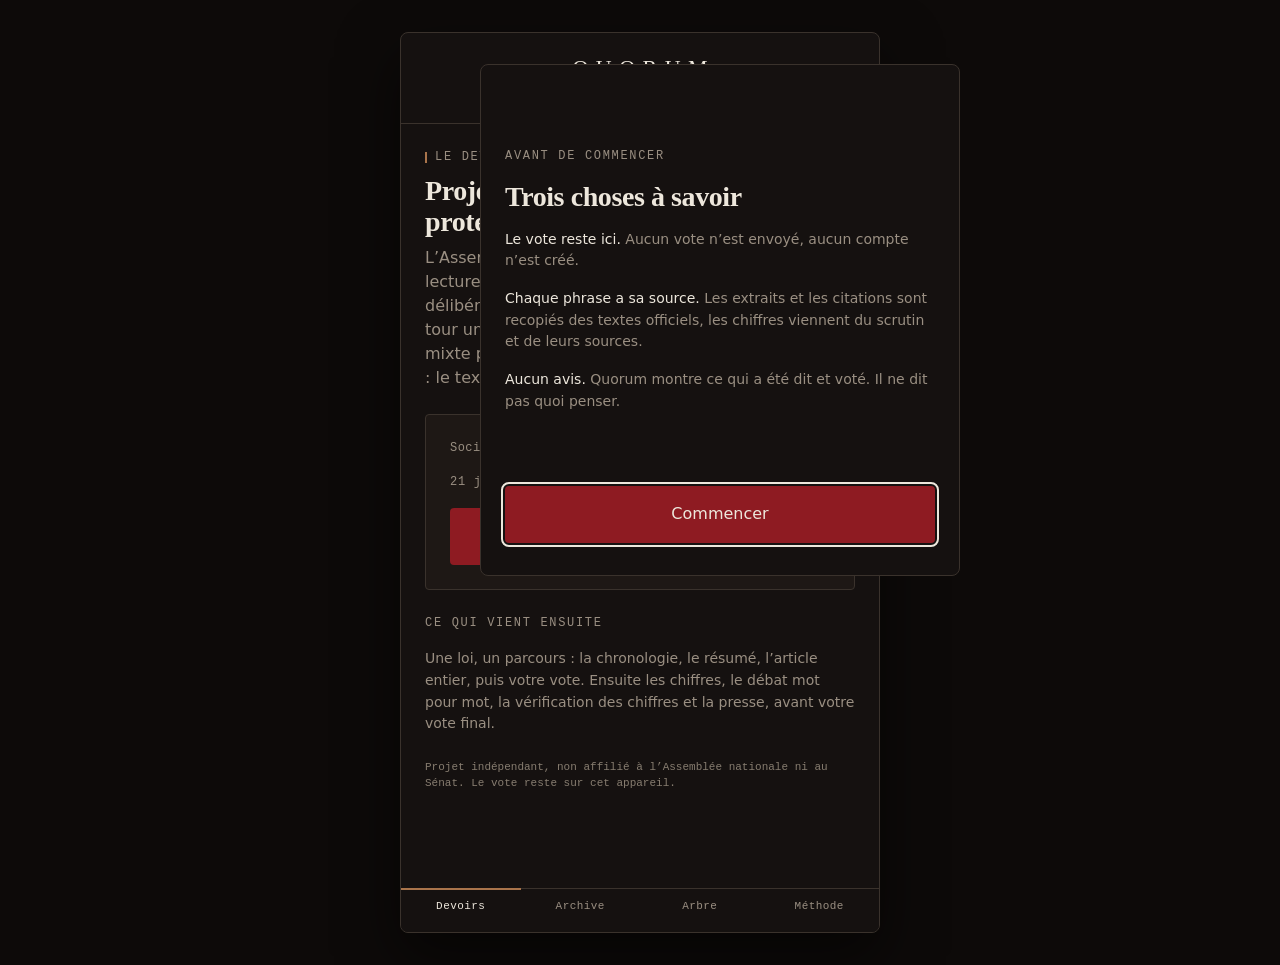
==== commit 74b71ac2: "Quorum: la chronologie, le resume, et le verifier retire Le fait devient La chronologie, les extrait" ====
--- a/index.html
+++ b/index.html
@@ -9,16 +9,16 @@
       name="description"
       content="Ce qui s'est dit. Ce qui s'est voté. Chaque phrase a sa source, chaque chiffre vient du scrutin."
     />
-    <link rel="stylesheet" href="styles/tokens.css?v=23" />
-    <link rel="stylesheet" href="styles/app.css?v=23" />
+    <link rel="stylesheet" href="styles/tokens.css?v=24" />
+    <link rel="stylesheet" href="styles/app.css?v=24" />
     <link rel="manifest" href="manifest.json" />
     <link rel="icon" href="assets/icone.svg" type="image/svg+xml" />
     <link rel="apple-touch-icon" href="assets/icone.svg" />
   </head>
   <body>
     <div class="app" id="app"></div>
-    <script src="js/hemicycle.js?v=23"></script>
-    <script src="js/app.js?v=23"></script>
+    <script src="js/hemicycle.js?v=24"></script>
+    <script src="js/app.js?v=24"></script>
     <script>
       if ("serviceWorker" in navigator && location.protocol !== "file:") {
         window.addEventListener("load", function () {
--- a/styles/app.css
+++ b/styles/app.css
@@ -731,55 +731,6 @@
   color: var(--texte-doux);
 }
 
-/* ---------- Quiz ---------- */
-
-.quiz__option {
-  display: block;
-  width: 100%;
-  text-align: left;
-  padding: var(--s2);
-  margin-bottom: var(--s1);
-  border: 1px solid var(--filet-fort);
-  border-radius: var(--rayon);
-  background: transparent;
-  color: var(--texte);
-  font-size: var(--t-sm);
-  line-height: 1.45;
-  cursor: pointer;
-  transition:
-    border-color var(--duree) var(--courbe),
-    background var(--duree) var(--courbe),
-    transform 120ms var(--courbe);
-}
-
-.quiz__option:hover {
-  border-color: var(--texte-doux);
-}
-
-.quiz__option:active {
-  transform: scale(0.99);
-}
-
-.quiz__option:disabled {
-  cursor: default;
-  color: var(--texte-faible);
-  border-color: var(--filet);
-}
-
-/* Après la réponse, les deux états gardent un contraste lisible : le vert et
-   le rouge restent des bords, jamais un jugement sur la loi. */
-.quiz__option[data-etat="juste"] {
-  border-color: var(--pour);
-  background: var(--pour-fond);
-  color: var(--pour-texte);
-}
-
-.quiz__option[data-etat="faux"] {
-  border-color: var(--contre);
-  background: var(--contre-fond);
-  color: var(--contre-texte);
-}
-
 /* ---------- Débat cité ---------- */
 
 .debat strong {
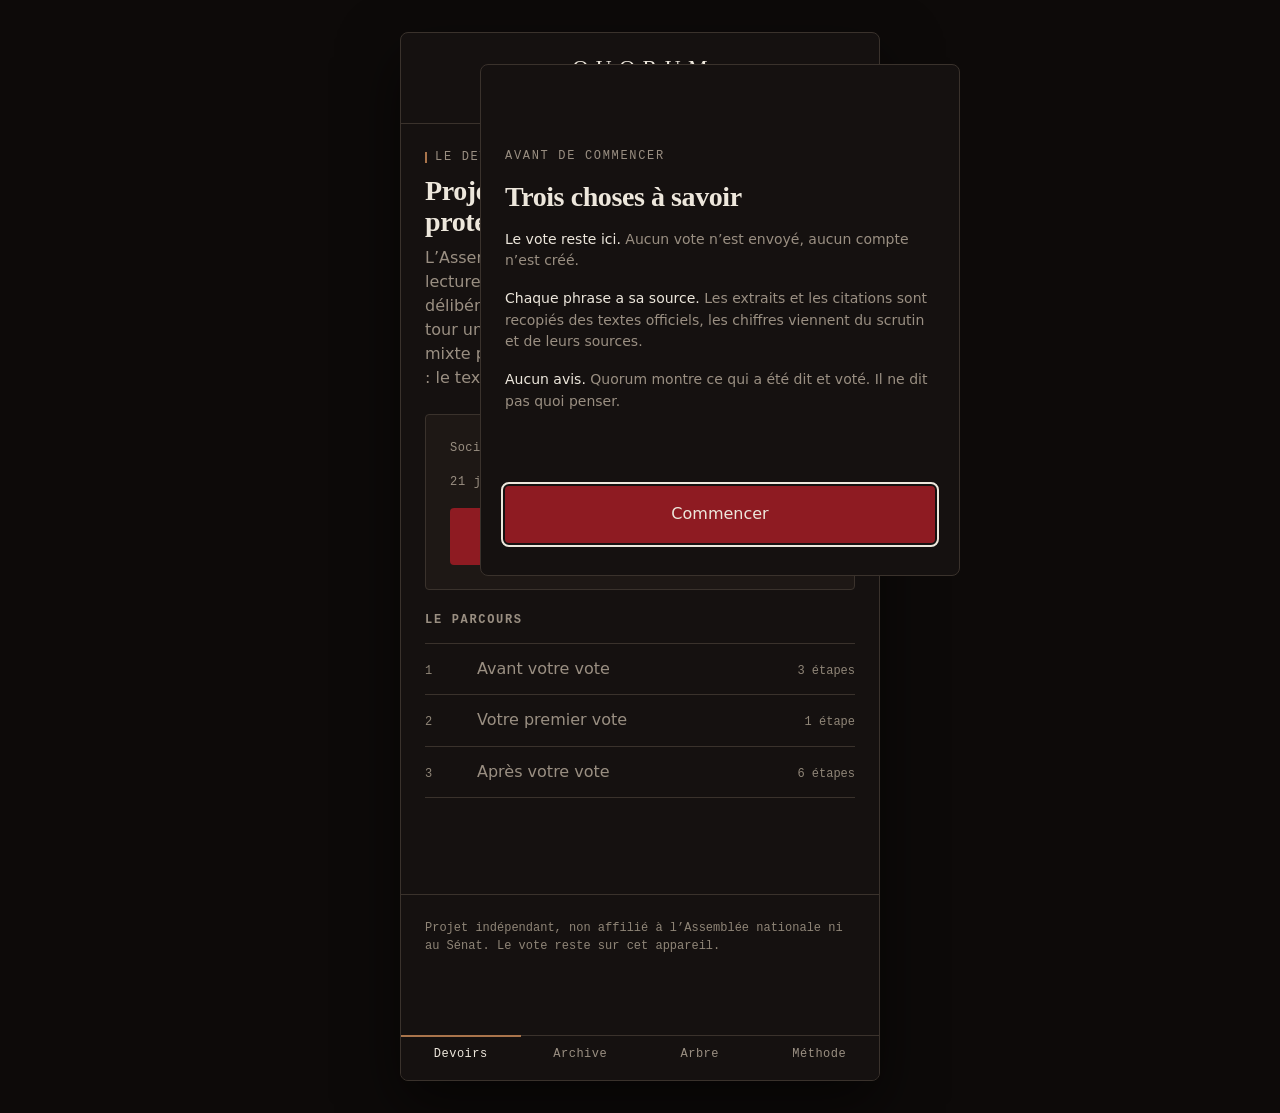
==== commit 5c1d6317: "app: parcours en trois phases et hierarchie d'etape Sommaire en phases avec avancement et CTA unique" ====
--- a/index.html
+++ b/index.html
@@ -9,16 +9,16 @@
       name="description"
       content="Ce qui s'est dit. Ce qui s'est voté. Chaque phrase a sa source, chaque chiffre vient du scrutin."
     />
-    <link rel="stylesheet" href="styles/tokens.css?v=24" />
-    <link rel="stylesheet" href="styles/app.css?v=24" />
+    <link rel="stylesheet" href="styles/tokens.css?v=29" />
+    <link rel="stylesheet" href="styles/app.css?v=29" />
     <link rel="manifest" href="manifest.json" />
     <link rel="icon" href="assets/icone.svg" type="image/svg+xml" />
     <link rel="apple-touch-icon" href="assets/icone.svg" />
   </head>
   <body>
     <div class="app" id="app"></div>
-    <script src="js/hemicycle.js?v=24"></script>
-    <script src="js/app.js?v=24"></script>
+    <script src="js/hemicycle.js?v=29"></script>
+    <script src="js/app.js?v=29"></script>
     <script>
       if ("serviceWorker" in navigator && location.protocol !== "file:") {
         window.addEventListener("load", function () {
--- a/styles/tokens.css
+++ b/styles/tokens.css
@@ -21,7 +21,8 @@
   /* Textes */
   --texte: #ede7dc;
   --texte-doux: #9a8f82;
-  --texte-faible: #877d70;
+  /* 4,8:1 sur le fond élevé : le plus petit texte de l'app reste lisible. */
+  --texte-faible: #8f8577;
 
   /* Filets */
   --filet: #3a322c;
@@ -29,6 +30,9 @@
 
   /* Bois */
   --bois: #a9744b;
+  /* Variante texte du bois : 5,3:1 sur le fond élevé, pour les étiquettes
+     de 12 px. Le bois reste la couleur des filets et des marques. */
+  --bois-texte: #b5825a;
   --bois-profond: #6b4227;
 
   /* Bordeaux — action principale, jamais une donnée */
@@ -116,6 +120,7 @@
   --filet: #d9d3c7;
   --filet-fort: #b8b0a0;
   --bois: #8a5a34;
+  --bois-texte: #8a5a34;
   --bois-profond: #6b4227;
   --bordeaux: #8e1b22;
   --bordeaux-haut: #6f141a;
--- a/styles/app.css
+++ b/styles/app.css
@@ -105,6 +105,20 @@
   font-variant-numeric: tabular-nums;
 }
 
+/* Le sommaire du devoir, à un seul geste depuis n'importe quelle étape. */
+.barre__etape--lien {
+  display: inline-flex;
+  align-items: center;
+  min-height: 2.75rem;
+  text-decoration: none;
+  border-bottom: 1px solid transparent;
+}
+
+.barre__etape--lien:hover {
+  color: var(--texte);
+  border-bottom-color: var(--filet-fort);
+}
+
 /* La position dans le parcours : un filet de 2 px, sans animation. */
 .barre__progression {
   position: absolute;
@@ -149,6 +163,129 @@
   max-width: var(--largeur-texte);
 }
 
+/* Ligne de contexte : le titre de la loi, une fois, en petit sous le h1.
+   Il n'est un h1 que sur l'accueil et le sommaire. */
+.ecran__loi {
+  margin: 0;
+  font-size: var(--t-sm);
+  line-height: 1.45;
+  color: var(--texte-doux);
+  max-width: var(--largeur-texte);
+}
+
+/* Progression d'un devoir : un compteur, puis un filet de 3 px. */
+.avancement {
+  display: flex;
+  flex-direction: column;
+  gap: var(--s1);
+}
+
+/* ---------- Phases et étapes du devoir ---------- */
+
+.phase {
+  display: flex;
+  flex-direction: column;
+  gap: var(--s1);
+}
+
+.phase__tete {
+  display: flex;
+  align-items: baseline;
+  justify-content: space-between;
+  gap: var(--s2);
+  margin: 0;
+  font-family: var(--mono);
+  font-size: var(--t-xs);
+  font-weight: 400;
+  letter-spacing: 0.14em;
+  line-height: 1.4;
+  text-transform: uppercase;
+  color: var(--texte-doux);
+}
+
+.phase__compte {
+  color: var(--texte-faible);
+  font-variant-numeric: tabular-nums;
+  white-space: nowrap;
+}
+
+.etapes {
+  list-style: none;
+  margin: 0;
+  padding: 0;
+  display: flex;
+  flex-direction: column;
+}
+
+.etape {
+  display: grid;
+  grid-template-columns: 2.25rem 1fr auto;
+  gap: var(--s2);
+  align-items: baseline;
+  padding: 0.8rem 0;
+  border-top: 1px solid var(--filet);
+  text-decoration: none;
+  color: inherit;
+}
+
+.etapes li:last-child .etape {
+  border-bottom: 1px solid var(--filet);
+}
+
+.etape:hover .etape__nom {
+  color: var(--bois-texte);
+}
+
+.etape:active {
+  background: var(--fond-2);
+}
+
+.etape__num {
+  font-family: var(--mono);
+  font-size: var(--t-xs);
+  color: var(--texte-faible);
+  font-variant-numeric: tabular-nums;
+}
+
+.etape__nom {
+  font-size: var(--t-md);
+  color: var(--texte-doux);
+}
+
+.etape--faite .etape__nom {
+  color: var(--texte);
+}
+
+.etape--faite .etape__num,
+.etape__fait {
+  color: var(--bois-texte);
+}
+
+.etape--suivante .etape__nom {
+  color: var(--texte);
+  font-weight: 500;
+}
+
+.etape__etat {
+  padding: 0.1rem 0.4rem;
+  border: 1px solid var(--bois);
+  border-radius: 2px;
+  font-family: var(--mono);
+  font-size: 0.75rem;
+  letter-spacing: 0.1em;
+  text-transform: uppercase;
+  color: var(--bois-texte);
+  white-space: nowrap;
+}
+
+.etape__compte {
+  font-family: var(--mono);
+  font-size: var(--t-xs);
+  color: var(--texte-faible);
+  font-variant-numeric: tabular-nums;
+  white-space: nowrap;
+}
+
 /* Ligne de contexte factuelle : date, chambre, statut. */
 .meta-ligne {
   margin: 0;
@@ -223,21 +360,8 @@
   padding: 0.9rem 0;
 }
 
-.ligne__etat {
-  align-self: center;
-  padding: 0.1rem 0.4rem;
-  border: 1px solid var(--bois);
-  border-radius: 2px;
-  font-family: var(--mono);
-  font-size: 0.625rem;
-  letter-spacing: 0.1em;
-  text-transform: uppercase;
-  color: var(--bois);
-  white-space: nowrap;
-}
-
-.ligne--suivante .ligne__texte {
-  color: var(--texte);
+.ligne--archive {
+  grid-template-columns: 6.5rem 1fr;
 }
 
 .ligne__date {
@@ -252,7 +376,7 @@
 }
 
 .ligne--lien:hover .ligne__texte {
-  color: var(--bois);
+  color: var(--bois-texte);
 }
 
 .ligne--lien:active {
@@ -350,7 +474,7 @@
   border: 1px solid var(--filet-fort);
   border-radius: 2px;
   font-family: var(--mono);
-  font-size: 0.6875rem;
+  font-size: 0.75rem;
   letter-spacing: 0.1em;
   text-transform: uppercase;
   color: var(--texte-doux);
@@ -358,7 +482,7 @@
 
 .puce--bois {
   border-color: var(--bois);
-  color: var(--bois);
+  color: var(--bois-texte);
 }
 
 .puce--pour {
@@ -439,6 +563,18 @@
 }
 
 .vote__aide {
+  font-family: var(--mono);
+  font-size: var(--t-xs);
+  color: var(--texte-faible);
+}
+
+/* Le sens du geste, sous la carte, dans le même ordre que les boutons :
+   contre à gauche, abstention au centre, pour à droite. */
+.vote__sens {
+  display: flex;
+  justify-content: space-between;
+  gap: var(--s1);
+  margin: calc(var(--s2) * -1) 0 0;
   font-family: var(--mono);
   font-size: var(--t-xs);
   color: var(--texte-faible);
@@ -553,7 +689,38 @@
   height: 8px;
   border-radius: 1px;
   background: var(--commission);
-}
+  flex: none;
+}
+
+/* La légende de l'hémicycle : un groupe par ligne, son nom entier et son
+   effectif. Un sigle seul ne dit rien à qui n'a pas la table des groupes. */
+.legende--groupes {
+  display: flex;
+  flex-direction: column;
+  gap: 0;
+}
+
+.legende--groupes .legende__item {
+  display: grid;
+  grid-template-columns: 8px 1fr auto;
+  align-items: baseline;
+  gap: 0.6rem;
+  padding: 0.4rem 0;
+  border-bottom: 1px solid var(--filet);
+  text-transform: none;
+  letter-spacing: 0;
+}
+
+.legende--groupes .legende__item:first-child {
+  border-top: 1px solid var(--filet);
+}
+
+.legende__nom {
+  color: var(--texte-doux);
+  line-height: 1.4;
+}
+
+
 
 /* ---------- Extraits ---------- */
 
@@ -628,7 +795,7 @@
   font-size: var(--t-xs);
   letter-spacing: 0.12em;
   text-transform: uppercase;
-  color: var(--bois);
+  color: var(--bois-texte);
 }
 
 .article__titre {
@@ -645,7 +812,7 @@
 }
 
 .article__note a {
-  color: var(--bois);
+  color: var(--bois-texte);
 }
 
 /* ---------- Variante : ce qui a changé ---------- */
@@ -667,7 +834,7 @@
   font-family: var(--mono);
   font-size: var(--t-xs);
   letter-spacing: 0.04em;
-  color: var(--bois);
+  color: var(--bois-texte);
 }
 
 .variante__citation {
@@ -693,7 +860,7 @@
 
 .variante__lien {
   font-size: var(--t-sm);
-  color: var(--bois);
+  color: var(--bois-texte);
   word-break: break-word;
 }
 
@@ -745,12 +912,19 @@
   overflow: hidden;
 }
 
+/* Le camp se lit à la teinte du fond et à la couleur du libellé. Un filet
+   neutre sépare les deux panneaux sans le liseré épais qui signe une interface
+   générée. */
 .debat {
   display: flex;
   flex-direction: column;
   gap: var(--s2);
   padding: var(--s3);
-  border-left: 3px solid;
+  border: 1px solid var(--filet);
+}
+
+.debat + .debat {
+  border-top: 0;
 }
 
 .debat__tete {
@@ -771,7 +945,7 @@
 
 .debat__compte {
   font-family: var(--mono);
-  font-size: 0.6875rem;
+  font-size: 0.75rem;
   letter-spacing: 0.04em;
   color: var(--texte-doux);
   white-space: nowrap;
@@ -788,12 +962,10 @@
 
 .debat--pour {
   background: var(--pour-fond);
-  border-left-color: var(--pour);
 }
 
 .debat--contre {
   background: var(--contre-fond);
-  border-left-color: var(--contre);
 }
 
 .debat--pour .debat__cote {
@@ -843,18 +1015,32 @@
 
 .citation__source {
   align-self: flex-start;
+  display: flex;
+  flex-direction: column;
+  gap: 0.1rem;
   padding-block: 0.35rem;
   font-family: var(--mono);
   font-size: var(--t-xs);
   line-height: 1.5;
+  text-decoration: none;
+}
+
+.citation__date {
+  text-decoration: underline;
   text-decoration-color: var(--filet-fort);
   text-decoration-thickness: 1px;
-}
-
-/* Un groupe insécable : la date ne laisse jamais un point orphelin en fin de
-   ligne sur un écran de 360 px. */
-.nw {
-  white-space: nowrap;
+  text-underline-offset: 2px;
+}
+
+.citation__source:hover .citation__date,
+.citation__source:focus-visible .citation__date {
+  text-decoration-color: currentColor;
+}
+
+/* La chambre passe sous la date plutôt que derrière un point orphelin
+   lorsqu'il ne reste plus assez de place sur 360 px. */
+.citation__chambre {
+  color: var(--texte-doux);
 }
 
 .verif {
@@ -926,7 +1112,7 @@
 }
 
 .sources a:hover {
-  color: var(--bois);
+  color: var(--bois-texte);
 }
 
 /* ---------- Arguments, presse, experts ---------- */
@@ -1162,10 +1348,10 @@
   border: 1px solid var(--bois);
   border-radius: 2px;
   font-family: var(--mono);
-  font-size: 0.65rem;
+  font-size: 0.7rem;
   letter-spacing: 0.06em;
   text-transform: uppercase;
-  color: var(--bois);
+  color: var(--bois-texte);
 }
 
 .essaim__etat {
@@ -1247,7 +1433,7 @@
 }
 
 .action--faite .action__marque {
-  color: var(--bois);
+  color: var(--bois-texte);
 }
 
 /* ---------- États vides ---------- */
@@ -1294,7 +1480,7 @@
   gap: 0.15rem;
   min-height: 2.75rem;
   padding: var(--s1) 0 var(--s2);
-  font-size: 0.6875rem;
+  font-size: 0.75rem;
   letter-spacing: 0.04em;
   color: var(--texte-doux);
   text-decoration: none;
@@ -1369,22 +1555,24 @@
 .bandeau-demo {
   margin: 0;
   font-family: var(--mono);
-  font-size: 0.625rem;
+  font-size: 0.6875rem;
   letter-spacing: 0.1em;
   text-transform: uppercase;
-  color: var(--bois);
+  color: var(--bois-texte);
 }
 
 /* ---------- Pied ---------- */
 
 .pied {
-  padding: var(--s3);
+  /* La barre du bas reste collée au bas de la fenêtre : le pied réserve sa
+     hauteur pour que la mention ne finisse jamais dessous. */
+  padding: var(--s3) var(--s3) calc(var(--s3) + 3.5rem);
   border-top: 1px solid var(--filet);
 }
 
 .mention-independance {
   font-family: var(--mono);
-  font-size: 0.6875rem;
+  font-size: 0.75rem;
   color: var(--texte-faible);
   line-height: 1.5;
   max-width: var(--largeur-texte);
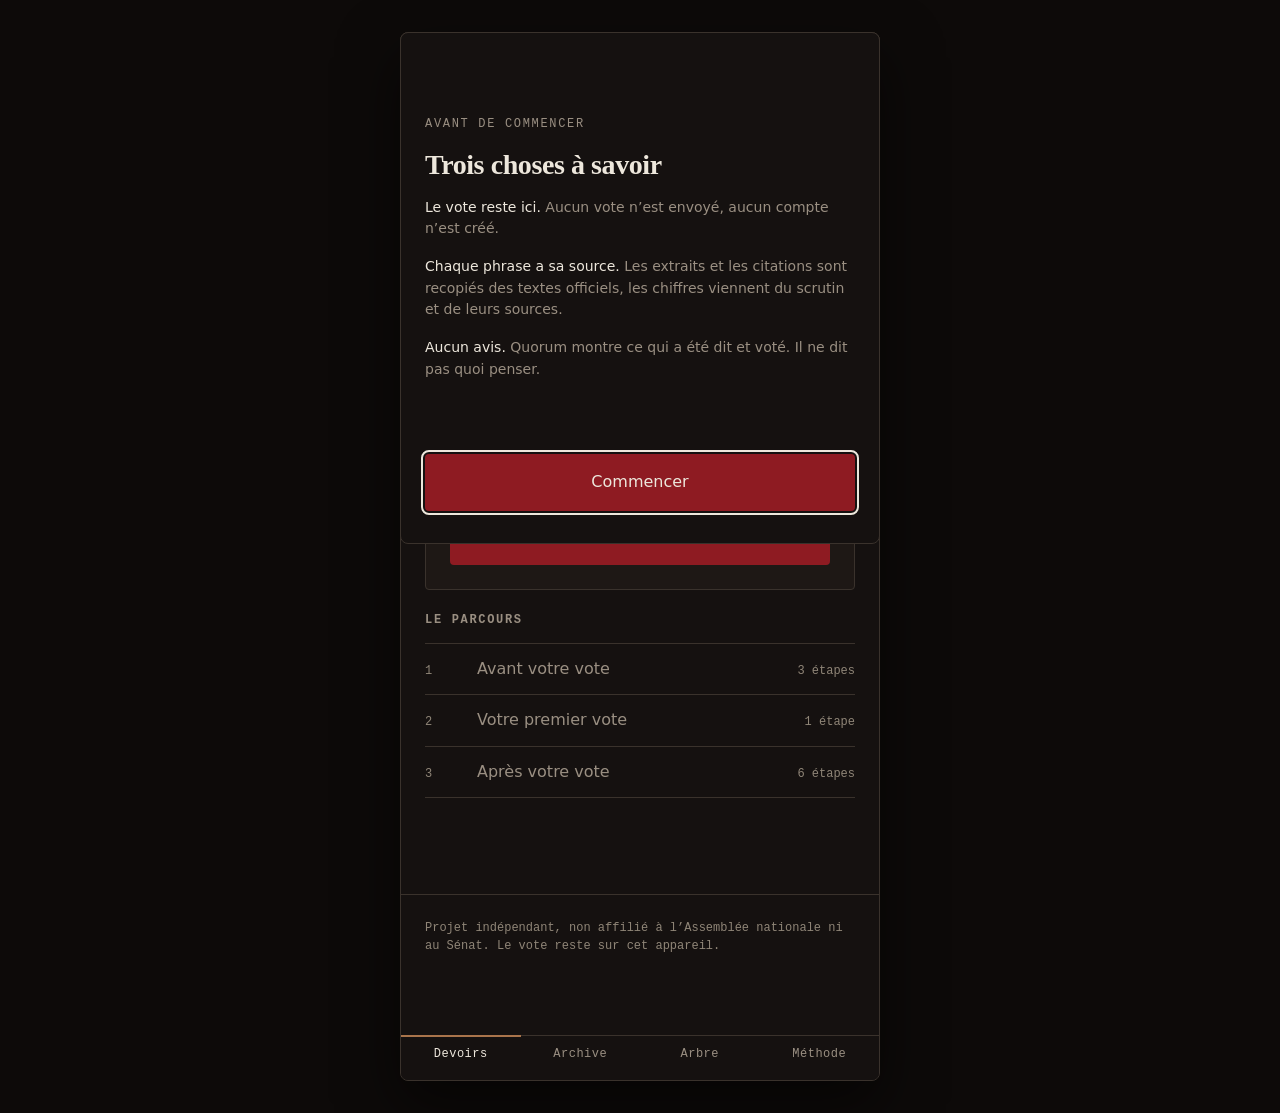
==== commit 4fef9089: "Publier 10 devoirs et corpus de textes suivis" ====
--- a/index.html
+++ b/index.html
@@ -9,16 +9,16 @@
       name="description"
       content="Ce qui s'est dit. Ce qui s'est voté. Chaque phrase a sa source, chaque chiffre vient du scrutin."
     />
-    <link rel="stylesheet" href="styles/tokens.css?v=29" />
-    <link rel="stylesheet" href="styles/app.css?v=29" />
+    <link rel="stylesheet" href="styles/tokens.css?v=30" />
+    <link rel="stylesheet" href="styles/app.css?v=30" />
     <link rel="manifest" href="manifest.json" />
     <link rel="icon" href="assets/icone.svg" type="image/svg+xml" />
     <link rel="apple-touch-icon" href="assets/icone.svg" />
   </head>
   <body>
     <div class="app" id="app"></div>
-    <script src="js/hemicycle.js?v=29"></script>
-    <script src="js/app.js?v=29"></script>
+    <script src="js/hemicycle.js?v=30"></script>
+    <script src="js/app.js?v=30"></script>
     <script>
       if ("serviceWorker" in navigator && location.protocol !== "file:") {
         window.addEventListener("load", function () {
--- a/styles/app.css
+++ b/styles/app.css
@@ -361,7 +361,97 @@
 }
 
 .ligne--archive {
-  grid-template-columns: 6.5rem 1fr;
+  grid-template-columns: 6.5rem minmax(0, 1fr) auto;
+}
+
+.archive-section,
+.suivi-section {
+  margin-top: var(--s5);
+}
+
+.section-en-tete {
+  display: flex;
+  align-items: center;
+  justify-content: space-between;
+  gap: var(--s2);
+  margin-bottom: var(--s2);
+}
+
+.section-en-tete h2 {
+  display: flex;
+  align-items: center;
+  gap: var(--s2);
+  margin: 0;
+  font-size: var(--t-lg);
+}
+
+.v2 {
+  display: inline-flex;
+  align-items: center;
+  justify-content: center;
+  flex: 0 0 1.5rem;
+  width: 1.5rem;
+  height: 1.5rem;
+  border-radius: 2px;
+  background: var(--bordeaux);
+  color: #ede7dc;
+  font-family: var(--mono);
+  font-size: 0.65rem;
+  line-height: 1;
+  text-transform: none;
+}
+
+.champ-recherche {
+  display: grid;
+  gap: var(--s2);
+  margin-bottom: var(--s4);
+  color: var(--texte-doux);
+  font-size: var(--t-sm);
+}
+
+.champ-recherche input {
+  width: 100%;
+  min-height: 3rem;
+  box-sizing: border-box;
+  border: 1px solid var(--filet-fort);
+  border-radius: var(--rayon);
+  padding: var(--s2) var(--s3);
+  background: var(--fond-2);
+  color: var(--texte);
+  font: inherit;
+  font-size: var(--t-md);
+}
+
+.champ-recherche input:focus-visible {
+  outline-color: var(--bois-texte);
+}
+
+.ligne--suivi {
+  grid-template-columns: 10rem minmax(0, 1fr);
+}
+
+.suivi-acte__meta {
+  display: block;
+  margin-top: var(--s1);
+  color: var(--texte-doux);
+  font-family: var(--mono);
+  font-size: var(--t-xs);
+}
+
+.lien {
+  color: var(--bois-texte);
+  text-underline-offset: 0.2em;
+}
+
+@media (max-width: 30rem) {
+  .ligne--archive {
+    grid-template-columns: 5rem minmax(0, 1fr) auto;
+  }
+
+  .ligne--suivi {
+    grid-template-columns: 1fr;
+    gap: var(--s1);
+  }
 }
 
 .ligne__date {
@@ -1256,6 +1346,118 @@
 
 /* ---------- Arbre de compétences ---------- */
 
+.pieuvre {
+  display: block;
+  width: 100%;
+  height: auto;
+  margin: var(--s3) 0 var(--s1);
+  overflow: visible;
+}
+
+.pieuvre .lien {
+  fill: none;
+  stroke: var(--filet-fort);
+  stroke-width: 1.5;
+  stroke-dasharray: 3 5;
+}
+
+.pieuvre .lien--ouvert {
+  stroke: var(--bois);
+  stroke-dasharray: none;
+}
+
+.pieuvre .bulle {
+  fill: var(--fond-2);
+  stroke: var(--filet);
+  stroke-width: 1.5;
+  transition: stroke var(--duree) var(--courbe);
+}
+
+.pieuvre .bulle--vide {
+  fill: none;
+  stroke-dasharray: 3 4;
+}
+
+.pieuvre .bulle--ouverte {
+  stroke: var(--bois);
+}
+
+.pieuvre .logo {
+  fill: none;
+  stroke: var(--texte);
+  stroke-width: 1.4;
+  stroke-linecap: round;
+  stroke-linejoin: round;
+}
+
+.pieuvre .logo--vide {
+  stroke: var(--texte-faible);
+  opacity: 0.55;
+}
+
+/* Le camembert passe sur le pictogramme, jamais sur le nom. */
+.pieuvre .part {
+  fill: var(--bois);
+  fill-opacity: 0.38;
+  stroke: none;
+}
+
+.pieuvre .nom {
+  font-family: var(--mono);
+  font-size: 9px;
+  letter-spacing: 0.01em;
+  fill: var(--texte-faible);
+  text-anchor: middle;
+}
+
+.pieuvre .nom--ouverte {
+  fill: var(--texte);
+}
+
+.pieuvre .moyeu {
+  fill: var(--fond-3);
+  stroke: var(--filet-fort);
+  stroke-width: 1.5;
+}
+
+.pieuvre .moyeu__xp {
+  font-family: var(--serif);
+  font-size: 26px;
+  font-weight: 600;
+  fill: var(--texte);
+  text-anchor: middle;
+}
+
+.pieuvre .moyeu__legende {
+  font-family: var(--mono);
+  font-size: 8px;
+  letter-spacing: 0.1em;
+  fill: var(--texte-faible);
+  text-anchor: middle;
+}
+
+.pieuvre__note {
+  margin: 0 0 var(--s3);
+  font-size: var(--t-xs);
+  line-height: 1.5;
+  color: var(--texte-faible);
+}
+
+.essaim__logo {
+  width: 18px;
+  height: 18px;
+  flex: none;
+  fill: none;
+  stroke: var(--texte-faible);
+  stroke-width: 1.7;
+  stroke-linecap: round;
+  stroke-linejoin: round;
+}
+
+.essaim--ouvert .essaim__logo {
+  stroke: var(--bois);
+}
+
 .jauge {
   height: 3px;
   background: var(--filet);
@@ -1327,8 +1529,8 @@
 
 .essaim__tete {
   display: flex;
-  align-items: baseline;
-  gap: var(--s2);
+  align-items: center;
+  gap: var(--s1);
 }
 
 .essaim__nom {
@@ -1537,12 +1739,15 @@
 }
 
 @media (min-width: 40rem) {
+  /* La surcouche se cale sur la colonne de l'application, pas sur la fenêtre :
+     même largeur, même axe. Un seul mécanisme de centrage — left 50 % et
+     translateX(-50 %) — sans marges automatiques, qui s'ajoutaient au
+     décalage et poussaient le panneau de 120 px vers la droite. */
   .surcouche {
+    inset: var(--s4) auto auto 50%;
+    width: min(var(--largeur-app), calc(100vw - 2 * var(--s4)));
     max-width: var(--largeur-app);
-    margin: var(--s4) auto;
-    position: fixed;
-    inset: var(--s4) 0 auto;
-    left: 50%;
+    margin: 0;
     transform: translateX(-50%);
     border: 1px solid var(--filet);
     border-radius: var(--rayon-cadre);
